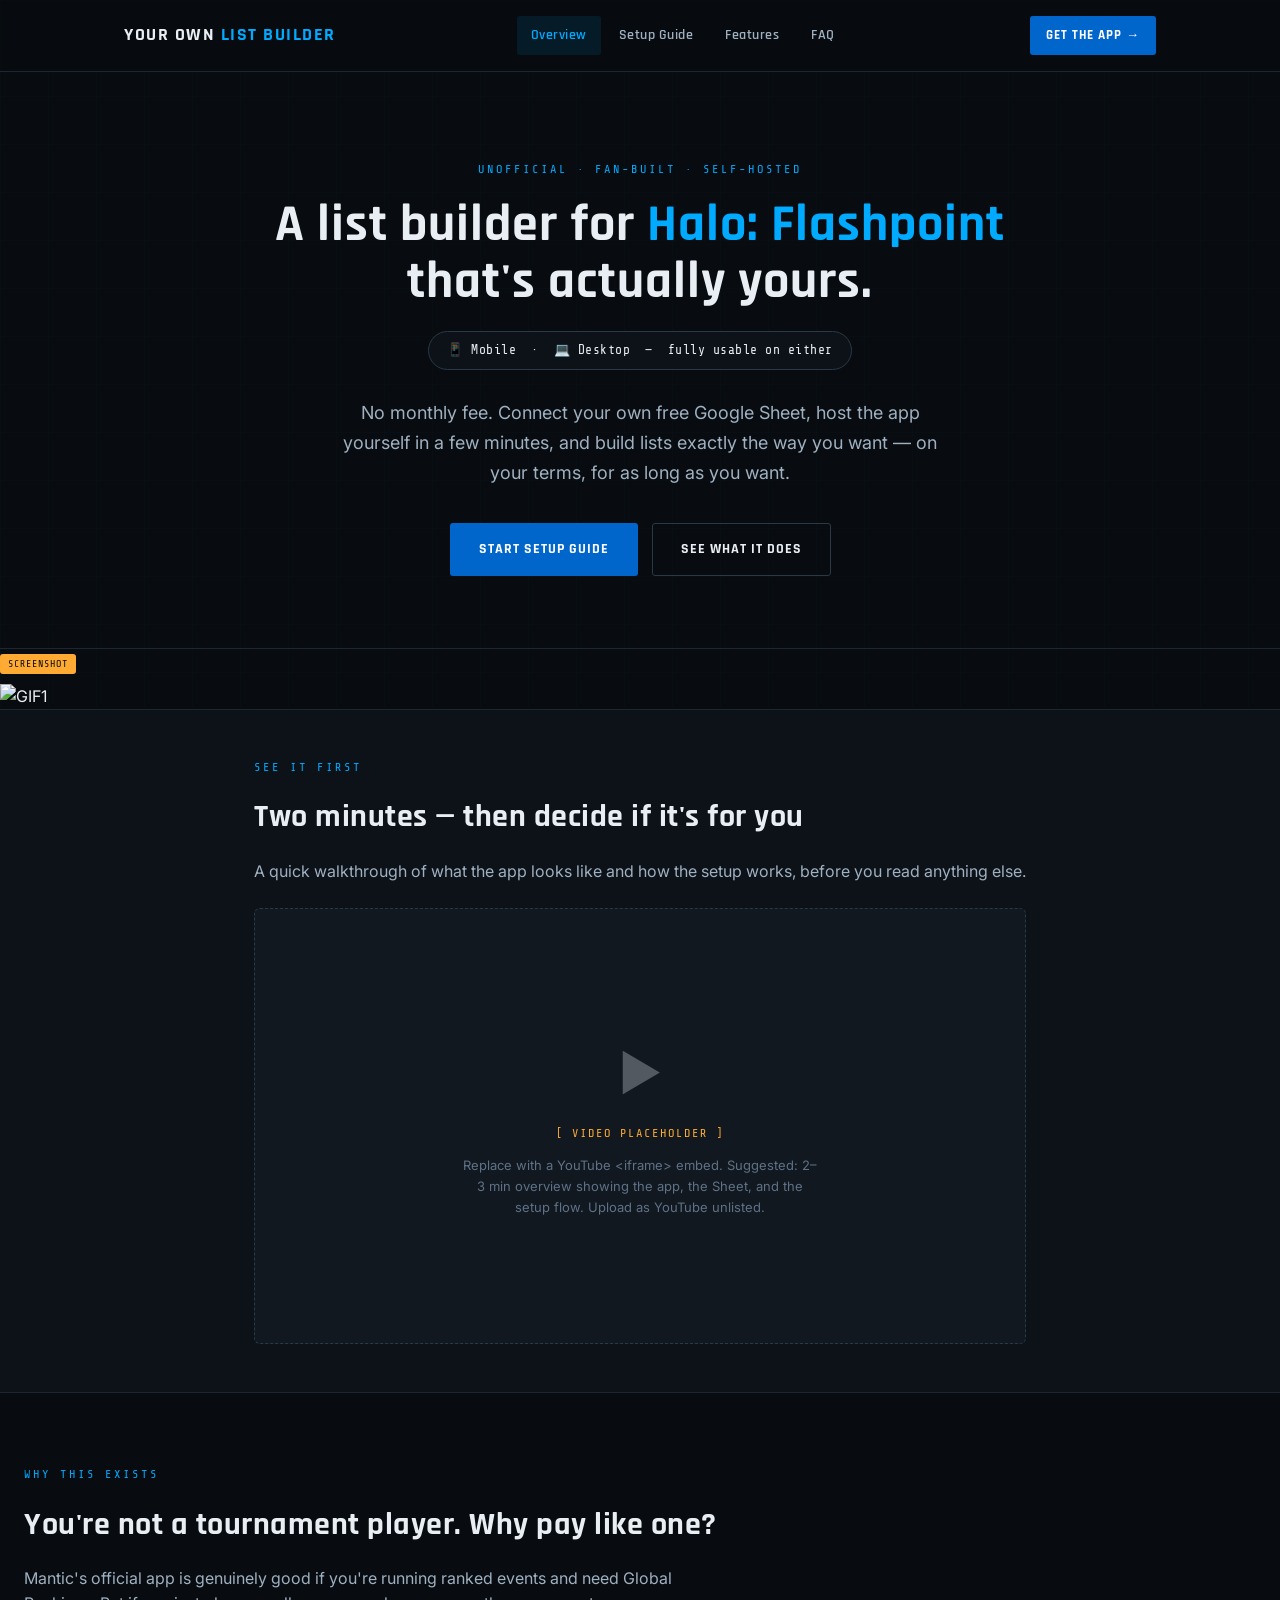
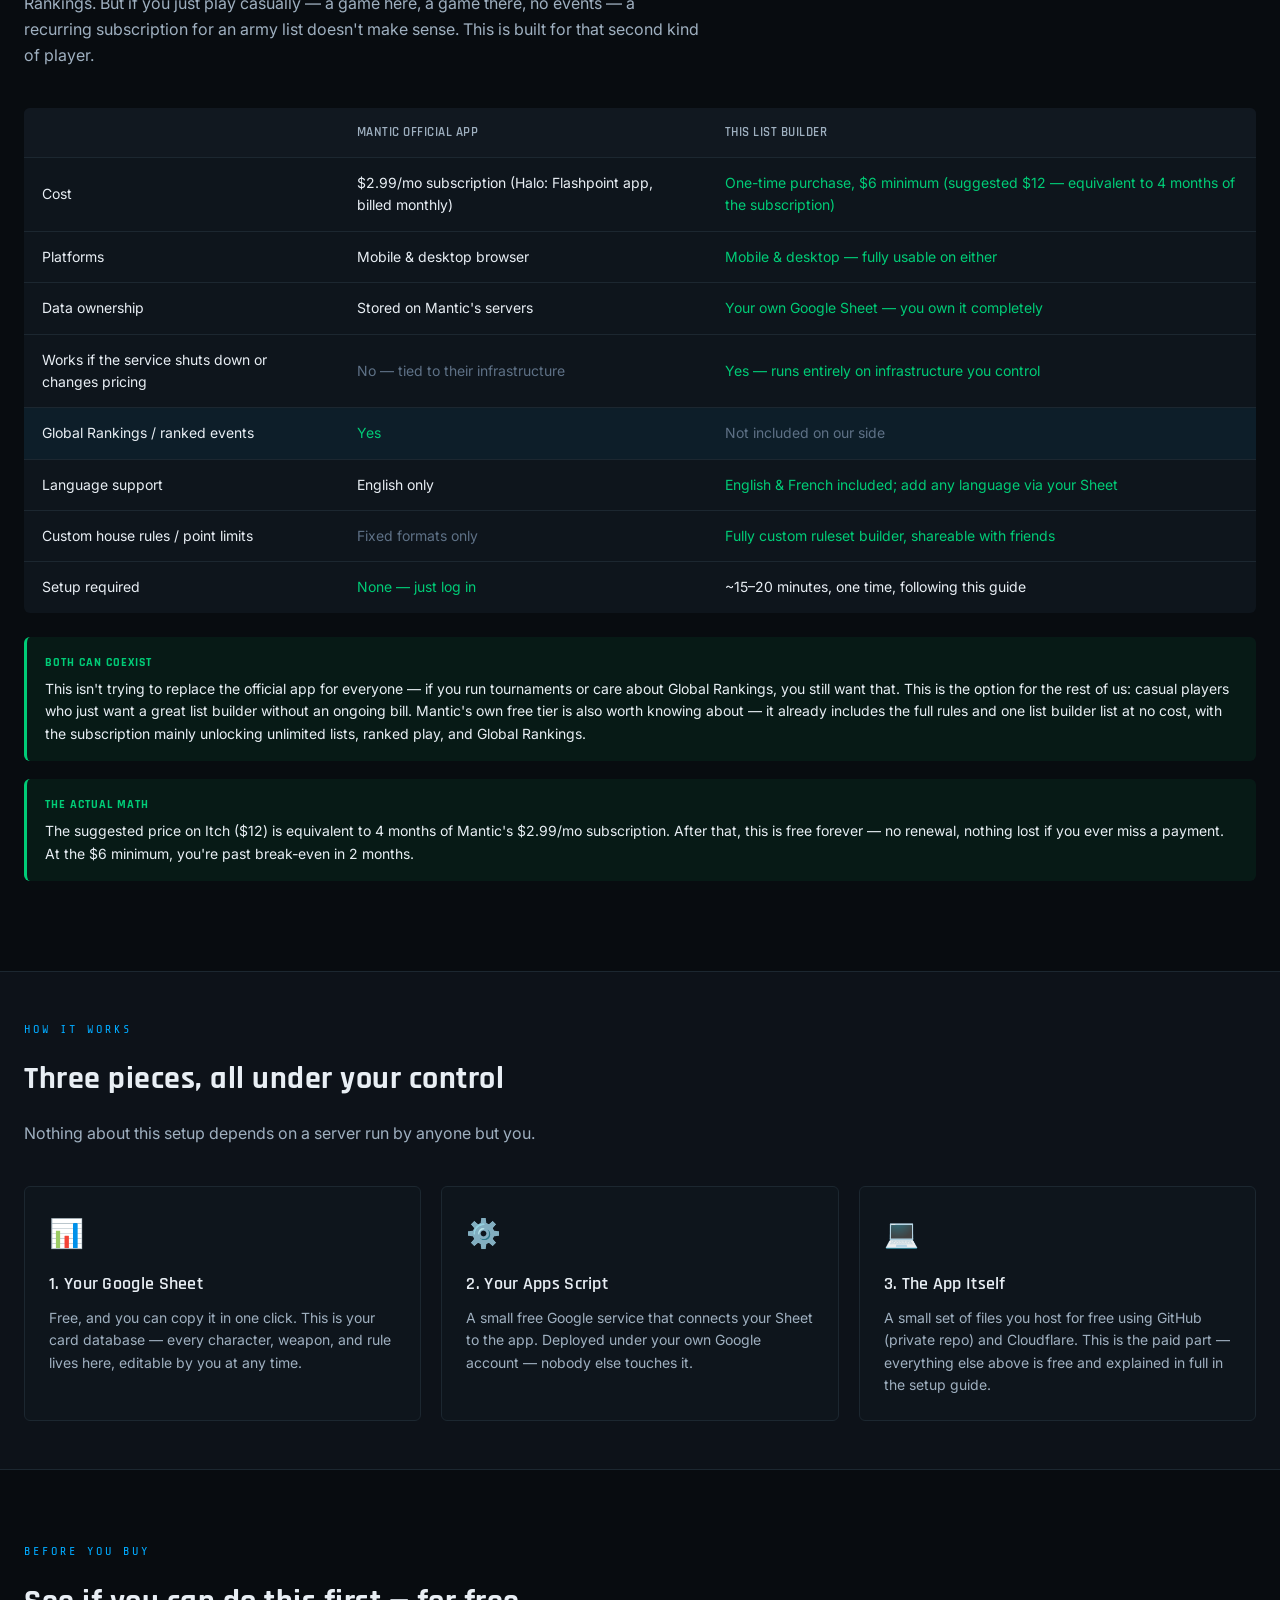
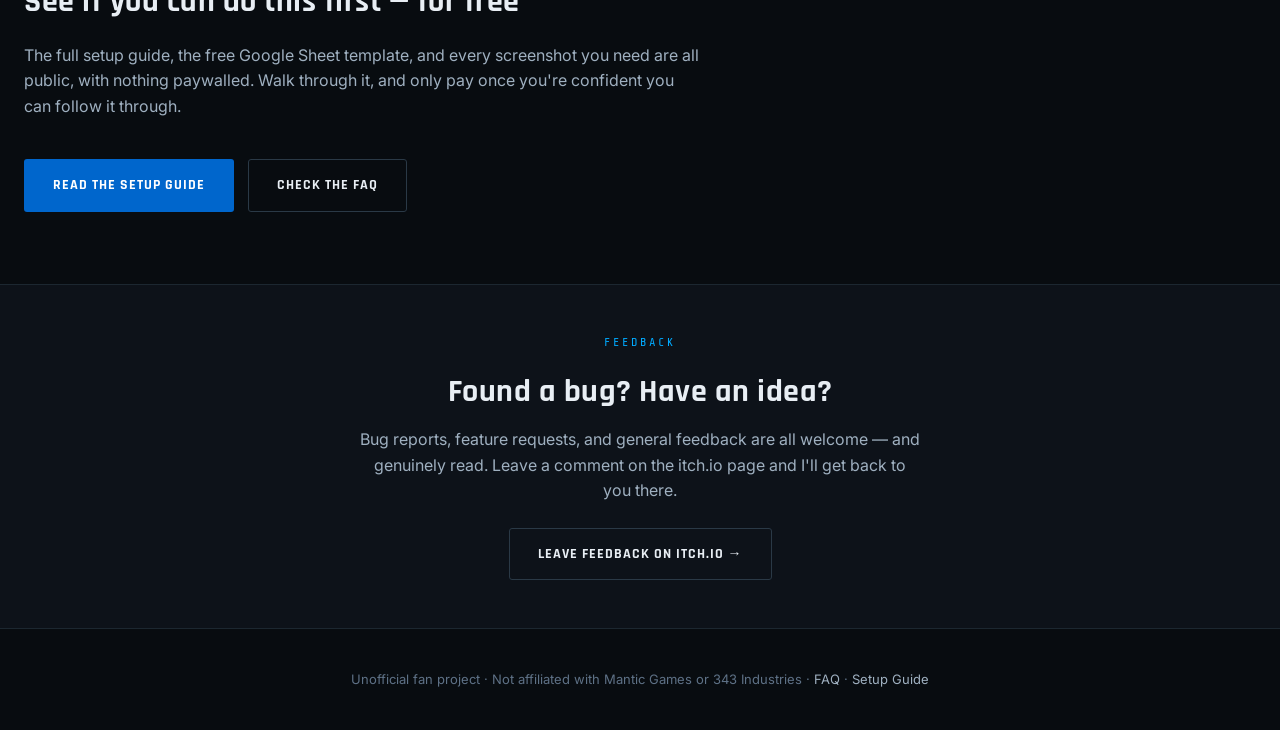
==== index.html @ 30c94499 "Update index.html" ====
<!DOCTYPE html>
<html lang="en">
<head>
<meta charset="UTF-8"/>
<meta name="viewport" content="width=device-width, initial-scale=1.0"/>
<title>Unofficial Halo Flashpoint List Builder — Own Your List Builder</title>
<meta name="description" content="A self-hosted army list builder for Halo: Flashpoint. No subscription. You own the data, the code, and the hosting — forever."/>
<link rel="stylesheet" href="style.css"/>
</head>
<body>

<header class="site-header">
  <div class="site-header-inner">
    <div class="site-logo">YOUR OWN <span>LIST BUILDER</span></div>
    <button class="nav-toggle" onclick="toggleNav()" aria-label="Toggle navigation">&#9776;</button>
    <nav class="site-nav">
      <a href="index.html" class="active">Overview</a>
      <a href="setup.html">Setup Guide</a>
      <a href="features.html">Features</a>
      <a href="faq.html">FAQ</a>
    </nav>
    <a href="#" class="site-cta">Get the App &rarr;</a>
  </div>
</header>

<section class="hero">
  <div class="hero-eyebrow">UNOFFICIAL &middot; FAN-BUILT &middot; SELF-HOSTED</div>
  <h1>A list builder for <span>Halo: Flashpoint</span> that's actually yours.</h1>
  <div class="hero-platform-badge">&#128241; Mobile &nbsp;&middot;&nbsp; &#128187; Desktop &nbsp;&mdash;&nbsp; fully usable on either</div>
  <p class="hero-sub">
    No monthly fee. Connect your own free Google Sheet, host the app yourself in a few minutes, and build lists exactly the way you want — on your terms, for as long as you want.
  </p>
  <div class="hero-actions">
    <a href="setup.html" class="btn btn-primary">Start Setup Guide</a>
    <a href="features.html" class="btn btn-ghost">See What It Does</a>
  </div>
</section>

<span class="shot-type">Screenshot</span>
      <img src="Folder/Front_GIF3_Low.gif" alt="GIF1">
</section>

<section class="section section-tight" style="background:var(--bg2); border-top:1px solid var(--border); border-bottom:1px solid var(--border);">
  <div class="page" style="max-width:820px;">
    <div class="section-label">See It First</div>
    <h2 style="margin-bottom:10px;">Two minutes — then decide if it's for you</h2>
    <p style="color:var(--text2); margin-bottom:24px;">A quick walkthrough of what the app looks like and how the setup works, before you read anything else.</p>
    <!-- Replace this placeholder with: <iframe width="100%" style="aspect-ratio:16/9;border-radius:6px;border:none;" src="https://www.youtube.com/embed/YOUR_VIDEO_ID" allowfullscreen></iframe> -->
    <div style="position:relative; padding-bottom:56.25%; background:var(--bg3); border:1.5px dashed var(--border2); border-radius:6px; overflow:hidden;">
      <div style="position:absolute; inset:0; display:flex; flex-direction:column; align-items:center; justify-content:center; gap:12px;">
        <div style="font-size:48px; opacity:.3; color:var(--text);">▶</div>
        <div style="font-family:var(--font-mono); font-size:12px; letter-spacing:2px; text-transform:uppercase; color:var(--caution);">[ VIDEO PLACEHOLDER ]</div>
        <div style="font-size:13px; color:var(--text3); max-width:360px; text-align:center; line-height:1.6;">Replace with a YouTube &lt;iframe&gt; embed. Suggested: 2–3 min overview showing the app, the Sheet, and the setup flow. Upload as YouTube unlisted.</div>
      </div>
    </div>
  </div>
</section>

<section class="section">
  <div class="section-label">Why This Exists</div>
  <h2>You're not a tournament player. Why pay like one?</h2>
  <p class="section-intro">
    Mantic's official app is genuinely good if you're running ranked events and need Global Rankings. But if you just play casually — a game here, a game there, no events — a recurring subscription for an army list doesn't make sense. This is built for that second kind of player.
  </p>

  <table class="compare-table">
    <thead>
      <tr><th></th><th>Mantic Official App</th><th>This List Builder</th></tr>
    </thead>
    <tbody>
      <tr>
        <td>Cost</td>
        <td>$2.99/mo subscription (Halo: Flashpoint app, billed monthly)</td>
        <td class="yes">One-time purchase, $6 minimum (suggested $12 — equivalent to 4 months of the subscription)</td>
      </tr>
      <tr>
        <td>Platforms</td>
        <td>Mobile &amp; desktop browser</td>
        <td class="yes">Mobile &amp; desktop — fully usable on either</td>
      </tr>
      <tr>
        <td>Data ownership</td>
        <td>Stored on Mantic's servers</td>
        <td class="yes">Your own Google Sheet — you own it completely</td>
      </tr>
      <tr>
        <td>Works if the service shuts down or changes pricing</td>
        <td class="no">No — tied to their infrastructure</td>
        <td class="yes">Yes — runs entirely on infrastructure you control</td>
      </tr>
      <tr class="row-highlight">
        <td>Global Rankings / ranked events</td>
        <td class="yes">Yes</td>
        <td class="no">Not included on our side</td>
      </tr>
      <tr>
        <td>Language support</td>
        <td>English only</td>
        <td class="yes">English &amp; French included; add any language via your Sheet</td>
      </tr>
      <tr>
        <td>Custom house rules / point limits</td>
        <td class="no">Fixed formats only</td>
        <td class="yes">Fully custom ruleset builder, shareable with friends</td>
      </tr>
      <tr>
        <td>Setup required</td>
        <td class="yes">None — just log in</td>
        <td>~15–20 minutes, one time, following this guide</td>
      </tr>
    </tbody>
  </table>

  <div class="callout callout-tip">
    <div class="callout-title">Both can coexist</div>
    This isn't trying to replace the official app for everyone — if you run tournaments or care about Global Rankings, you still want that. This is the option for the rest of us: casual players who just want a great list builder without an ongoing bill. Mantic's own free tier is also worth knowing about — it already includes the full rules and one list builder list at no cost, with the subscription mainly unlocking unlimited lists, ranked play, and Global Rankings.
  </div>

  <div class="callout callout-tip">
    <div class="callout-title">The actual math</div>
    The suggested price on Itch ($12) is equivalent to 4 months of Mantic's $2.99/mo subscription. After that, this is free forever — no renewal, nothing lost if you ever miss a payment. At the $6 minimum, you're past break-even in 2 months.
  </div>
</section>

<section class="section section-tight" style="background:var(--bg2); border-top:1px solid var(--border); border-bottom:1px solid var(--border);">
  <div class="section-label">How It Works</div>
  <h2>Three pieces, all under your control</h2>
  <p class="section-intro">Nothing about this setup depends on a server run by anyone but you.</p>

  <div class="card-grid">
    <div class="card">
      <span class="card-icon">&#128202;</span>
      <h3>1. Your Google Sheet</h3>
      <p>Free, and you can copy it in one click. This is your card database — every character, weapon, and rule lives here, editable by you at any time.</p>
    </div>
    <div class="card">
      <span class="card-icon">&#9881;&#65039;</span>
      <h3>2. Your Apps Script</h3>
      <p>A small free Google service that connects your Sheet to the app. Deployed under your own Google account — nobody else touches it.</p>
    </div>
    <div class="card">
      <span class="card-icon">&#128187;</span>
      <h3>3. The App Itself</h3>
      <p>A small set of files you host for free using GitHub (private repo) and Cloudflare. This is the paid part — everything else above is free and explained in full in the setup guide.</p>
    </div>
  </div>
</section>

<section class="section">
  <div class="section-label">Before You Buy</div>
  <h2>See if you can do this first — for free</h2>
  <p class="section-intro">
    The full setup guide, the free Google Sheet template, and every screenshot you need are all public, with nothing paywalled. Walk through it, and only pay once you're confident you can follow it through.
  </p>
  <div class="hero-actions" style="justify-content:flex-start;">
    <a href="setup.html" class="btn btn-primary">Read the Setup Guide</a>
    <a href="faq.html" class="btn btn-ghost">Check the FAQ</a>
  </div>
</section>

<section class="section section-tight" style="background:var(--bg2); border-top:1px solid var(--border);">
  <div class="page" style="max-width:820px; text-align:center;">
    <div class="section-label">Feedback</div>
    <h2 style="margin-bottom:10px;">Found a bug? Have an idea?</h2>
    <p style="color:var(--text2); max-width:560px; margin:0 auto 24px;">Bug reports, feature requests, and general feedback are all welcome — and genuinely read. Leave a comment on the itch.io page and I'll get back to you there.</p>
    <a href="#" class="btn btn-ghost">Leave Feedback on Itch.io &rarr;</a>
  </div>
</section>

<footer class="site-footer">
  Unofficial fan project &middot; Not affiliated with Mantic Games or 343 Industries &middot;
  <a href="faq.html">FAQ</a> &middot; <a href="setup.html">Setup Guide</a>
</footer>

<script src="script.js"></script>
</body>
</html>
---- style.css ----
/* ============================================================
   Halo Flashpoint List Builder — Tutorial Site
   Shared stylesheet across overview / setup / features / faq
   ============================================================ */

@import url('https://fonts.googleapis.com/css2?family=Rajdhani:wght@500;600;700&family=Share+Tech+Mono&family=Inter:wght@400;500;600&display=swap');

:root{
  --bg:        #080c10;
  --bg2:       #0d1219;
  --bg3:       #111820;
  --panel:     #0e151c;
  --border:    #1c2730;
  --border2:   #2a3946;
  --text:      #e8eef4;
  --text2:     #9fb0c0;
  --text3:     #5e7186;
  --accent:    #00aaff;
  --accent2:   #0066cc;
  --caution:   #ffaa33;
  --ok:        #00cc77;
  --font-head: 'Rajdhani', sans-serif;
  --font-mono: 'Share Tech Mono', monospace;
  --font-body: 'Inter', sans-serif;
}

*{box-sizing:border-box;}
html{scroll-behavior:smooth;}
body{
  margin:0; background:var(--bg); color:var(--text);
  font-family:var(--font-body); font-size:16px; line-height:1.6;
  -webkit-font-smoothing:antialiased;
  /* Defensive backstop against silent horizontal overflow — this bug
     class (an element wider than the viewport with nothing visibly
     rendered "wrong") is hard to spot by eye, so this catches it
     regardless of which element causes it. */
  overflow-x:hidden;
}
a{color:var(--accent); text-decoration:none;}
a:hover{text-decoration:underline;}
img{max-width:100%; display:block;}
code{
  font-family:var(--font-mono); background:var(--bg3); color:var(--accent);
  padding:2px 6px; border-radius:3px; font-size:.9em;
}
:focus-visible{outline:2px solid var(--accent); outline-offset:2px;}

/* ── Background texture: faint scanline grid, ambient not decorative ── */
body::before{
  content:'';
  position:fixed; inset:0; z-index:-1; pointer-events:none;
  background-image:
    linear-gradient(rgba(0,170,255,.025) 1px, transparent 1px),
    linear-gradient(90deg, rgba(0,170,255,.025) 1px, transparent 1px);
  background-size:48px 48px;
}

/* ── Top navigation ── */
.site-header{
  position:sticky; top:0; z-index:100;
  background:rgba(8,12,16,.92); backdrop-filter:blur(8px);
  border-bottom:1px solid var(--border);
}
.site-header-inner{
  max-width:1080px; margin:0 auto; padding:16px 24px;
  display:flex; align-items:center; justify-content:space-between; gap:24px;
}
.site-logo{
  font-family:var(--font-head); font-weight:700; font-size:18px;
  letter-spacing:1.5px; color:var(--text); white-space:nowrap;
}
.site-logo span{color:var(--accent);}
.site-nav{display:flex; gap:4px; flex-wrap:wrap;}
.site-nav a{
  font-family:var(--font-head); font-weight:600; font-size:14px;
  letter-spacing:.5px; color:var(--text2); padding:8px 14px;
  border-radius:3px; transition:all .15s;
}
.site-nav a:hover{color:var(--text); background:var(--bg3); text-decoration:none;}
.site-nav a.active{color:var(--accent); background:rgba(0,170,255,.1);}
.site-cta{
  font-family:var(--font-head); font-weight:700; font-size:13px;
  letter-spacing:1px; text-transform:uppercase;
  background:var(--accent2); color:#fff; padding:9px 16px;
  border-radius:3px; white-space:nowrap; transition:background .15s;
}
.site-cta:hover{background:var(--accent); text-decoration:none;}

/* ── Mobile nav toggle ── */
.nav-toggle{display:none;}

/* ── Layout shell ── */
.page{max-width:1080px; margin:0 auto; padding:0 24px;}
.page-with-rail{
  max-width:1080px; margin:0 auto; padding:48px 24px 96px;
  display:grid; grid-template-columns:220px 1fr; gap:48px;
}

/* ── Hero ── */
.hero{
  padding:88px 24px 72px; text-align:center;
  border-bottom:1px solid var(--border);
  position:relative; overflow:hidden;
}
.hero-eyebrow{
  font-family:var(--font-mono); font-size:12px; letter-spacing:3px;
  color:var(--accent); text-transform:uppercase; margin-bottom:18px;
}
.hero h1{
  font-family:var(--font-head); font-weight:700; font-size:52px;
  letter-spacing:1px; line-height:1.1; margin:0 0 20px;
  max-width:760px; margin-left:auto; margin-right:auto;
}
.hero h1 span{color:var(--accent);}
.hero-platform-badge{
  display:inline-block; font-family:var(--font-mono); font-size:13px;
  letter-spacing:.5px; color:var(--text); background:var(--bg2);
  border:1px solid var(--border2); border-radius:20px;
  padding:8px 18px; margin:0 0 28px;
}
.hero-sub{
  font-size:18px; color:var(--text2); max-width:600px;
  margin:0 auto 36px; line-height:1.65;
}
.hero-actions{display:flex; gap:14px; justify-content:center; flex-wrap:wrap;}
.btn{
  font-family:var(--font-head); font-weight:700; font-size:14px;
  letter-spacing:1px; text-transform:uppercase; padding:14px 28px;
  border-radius:3px; transition:all .15s; display:inline-block;
  border:1px solid transparent;
}
.btn-primary{background:var(--accent2); color:#fff;}
.btn-primary:hover{background:var(--accent); text-decoration:none;}
.btn-ghost{background:transparent; color:var(--text); border-color:var(--border2);}
.btn-ghost:hover{border-color:var(--accent); color:var(--accent); text-decoration:none;}

/* ── Section scaffolding ── */
.section{padding:72px 24px;}
.section-tight{padding:48px 24px;}
.section-label{
  font-family:var(--font-mono); font-size:12px; letter-spacing:3px;
  color:var(--accent); text-transform:uppercase; margin-bottom:14px;
}
.section h2{
  font-family:var(--font-head); font-weight:700; font-size:32px;
  letter-spacing:.5px; margin:0 0 16px;
}
.section-intro{color:var(--text2); font-size:16px; max-width:680px; margin-bottom:40px;}

/* ── Cards ── */
.card-grid{display:grid; grid-template-columns:repeat(3,1fr); gap:20px;}
.card{
  background:var(--panel); border:1px solid var(--border);
  border-radius:6px; padding:24px;
}
.card-icon{font-size:28px; margin-bottom:14px; display:block;}
.card h3{
  font-family:var(--font-head); font-weight:600; font-size:18px;
  margin:0 0 8px; letter-spacing:.3px;
}
.card p{color:var(--text2); font-size:14px; margin:0; line-height:1.6;}

/* ── Comparison table ── */
.compare-table{
  width:100%; border-collapse:collapse; margin:24px 0;
  font-size:14px; background:var(--panel); border-radius:6px; overflow:hidden;
}
.compare-table th, .compare-table td{
  padding:14px 18px; text-align:left; border-bottom:1px solid var(--border);
}
.compare-table th{
  font-family:var(--font-head); font-weight:600; letter-spacing:.5px;
  color:var(--text2); font-size:13px; text-transform:uppercase;
  background:var(--bg3);
}
.compare-table td.yes{color:var(--ok);}
.compare-table td.no{color:var(--text3);}
.compare-table tr:last-child td{border-bottom:none;}
.compare-table .row-highlight td{background:rgba(0,170,255,.06);}

/* ── Step rail (Setup page) ── */
.step-rail{position:sticky; top:96px; align-self:start;}
.step-rail-title{
  font-family:var(--font-mono); font-size:11px; letter-spacing:2px;
  color:var(--text3); text-transform:uppercase; margin-bottom:16px;
}
.step-rail ol{list-style:none; margin:0; padding:0;}
.step-rail li{margin-bottom:4px;}
.step-rail a{
  display:flex; align-items:center; gap:10px;
  padding:9px 10px; border-radius:4px; font-size:13px;
  color:var(--text2); border-left:2px solid transparent;
}
.step-rail a:hover{color:var(--text); text-decoration:none; background:var(--bg3);}
.step-rail a.active{
  color:var(--accent); border-left-color:var(--accent);
  background:rgba(0,170,255,.07);
}
.step-rail-num{
  font-family:var(--font-mono); font-size:11px; width:20px; flex-shrink:0;
}

/* ── Setup steps ── */
.setup-steps{display:flex; flex-direction:column; gap:64px;}
.setup-step{scroll-margin-top:96px;}
.setup-step-head{display:flex; align-items:baseline; gap:14px; margin-bottom:6px;}
.setup-step-num{
  font-family:var(--font-head); font-weight:700; font-size:14px;
  color:var(--accent); letter-spacing:1px;
}
.setup-step h2{
  font-family:var(--font-head); font-weight:700; font-size:26px; margin:0;
}
.setup-step-required{
  font-family:var(--font-mono); font-size:10px; letter-spacing:1.5px;
  text-transform:uppercase; padding:3px 9px; border-radius:10px;
  margin-left:auto;
}
.setup-step-required.req{background:rgba(255,107,26,.15); color:var(--caution);}
.setup-step-required.opt{background:rgba(0,204,119,.15); color:var(--ok);}
.setup-step-body{color:var(--text2); margin-bottom:24px;}
.setup-step-body p{margin:0 0 14px;}
.setup-step-body ul, .setup-step-body ol{padding-left:22px; margin:0 0 14px;}
.setup-step-body li{margin-bottom:8px;}

/* ── Screenshot / GIF placeholder ── */
.shot{
  background:var(--bg3); border:1.5px dashed var(--border2); border-radius:6px;
  padding:32px 20px; text-align:center; margin:20px 0;
}
.shot-label{
  font-family:var(--font-mono); font-size:12px; color:var(--caution);
  letter-spacing:.5px; margin-bottom:6px;
}
.shot-desc{font-size:13px; color:var(--text3); max-width:480px; margin:0 auto;}
.shot-type{
  display:inline-block; font-family:var(--font-mono); font-size:10px;
  letter-spacing:1px; text-transform:uppercase; color:var(--bg);
  background:var(--caution); padding:2px 8px; border-radius:3px; margin-bottom:10px;
}

/* ── Callouts ── */
.callout{
  border-radius:6px; padding:16px 18px; margin:18px 0;
  font-size:14px; line-height:1.6; border-left:3px solid;
}
.callout-tip{background:rgba(0,204,119,.07); border-color:var(--ok);}
.callout-caution{background:rgba(255,170,51,.08); border-color:var(--caution);}
.callout-title{
  font-family:var(--font-head); font-weight:700; font-size:12px;
  letter-spacing:1px; text-transform:uppercase; margin-bottom:6px;
}
.callout-tip .callout-title{color:var(--ok);}
.callout-caution .callout-title{color:var(--caution);}

/* ── Code block ── */
.codeblock{
  background:#05080b; border:1px solid var(--border); border-radius:6px;
  padding:16px 18px; font-family:var(--font-mono); font-size:13px;
  color:var(--text2); overflow-x:auto; margin:16px 0; line-height:1.7;
}
.codeblock .k{color:var(--accent);}

/* ── FAQ accordion ── */
.faq-list{display:flex; flex-direction:column; gap:1px; background:var(--border); border-radius:6px; overflow:hidden;}
.faq-item{background:var(--panel);}
.faq-q{
  display:flex; align-items:center; justify-content:space-between; gap:16px;
  padding:18px 22px; cursor:pointer; font-family:var(--font-head);
  font-weight:600; font-size:16px; user-select:none;
}
.faq-q:hover{background:var(--bg3);}
.faq-q-mark{font-size:18px; color:var(--accent); flex-shrink:0; transition:transform .2s;}
.faq-item.open .faq-q-mark{transform:rotate(45deg);}
.faq-a{
  max-height:0; overflow:hidden; transition:max-height .25s ease, padding .25s ease;
  font-size:14px; color:var(--text2); padding:0 22px;
}
.faq-item.open .faq-a{max-height:600px; padding:0 22px 20px;}
.faq-a p{margin:0 0 10px;}
.faq-a p:last-child{margin-bottom:0;}

/* ── Feature detail blocks ── */
.feature-block{
  display:grid; grid-template-columns:1fr 1fr; gap:48px; align-items:center;
  padding:56px 0; border-bottom:1px solid var(--border);
}
.feature-block:last-child{border-bottom:none;}
.feature-block.reverse{direction:rtl;}
.feature-block.reverse > *{direction:ltr;}
.feature-eyebrow{
  font-family:var(--font-mono); font-size:11px; letter-spacing:2px;
  color:var(--accent); text-transform:uppercase; margin-bottom:10px;
}
.feature-block h3{
  font-family:var(--font-head); font-weight:700; font-size:24px; margin:0 0 12px;
}
.feature-block p{color:var(--text2); margin:0 0 14px;}
.feature-asterisk{
  font-family:var(--font-mono); font-size:12.5px; color:var(--text3);
  border-left:2px solid var(--border2); padding-left:12px; line-height:1.6;
}
.feature-block ul{padding-left:20px; color:var(--text2); margin:0;}
.feature-block li{margin-bottom:6px;}

/* ── Footer ── */
.site-footer{
  border-top:1px solid var(--border); padding:40px 24px;
  text-align:center; color:var(--text3); font-size:13px;
}
.site-footer a{color:var(--text2);}

/* ── Responsive ── */
@media (max-width: 880px){
  .hero h1{font-size:36px;}
  .hero-sub{font-size:16px;}
  .card-grid{grid-template-columns:1fr;}
  .feature-block, .feature-block.reverse{grid-template-columns:1fr; direction:ltr;}
  .page-with-rail{grid-template-columns:1fr; padding-top:24px;}
  .step-rail{position:static; margin-bottom:32px;}
  .step-rail ol{display:flex; flex-wrap:wrap; gap:6px;}
  .step-rail li{margin-bottom:0;}
  .site-nav{display:none;}
  .site-nav.open{
    display:flex; flex-direction:column; position:fixed; top:64px; left:0; right:0;
    background:var(--bg); padding:12px; border-bottom:1px solid var(--border); gap:2px;
  }
  .nav-toggle{
    display:block; background:none; border:1px solid var(--border2); color:var(--text);
    width:38px; height:38px; border-radius:4px; font-size:16px; cursor:pointer;
  }
  .compare-table{font-size:13px;}
  .compare-table th, .compare-table td{padding:10px 12px;}

  /* Mobile header overflow fix: .site-logo has white-space:nowrap (so its
     text never wraps), which on a narrow screen pushed the whole flex row
     (logo + hamburger + CTA button) wider than the viewport — flex
     children default to min-width:auto, so they refuse to shrink below
     their content's natural width unless told to. Shrinking the logo at
     this breakpoint, plus min-width:0 as a defensive backstop, addresses
     the logo's contribution to this. */
  .site-logo{font-size:14px;}
  .site-header-inner{min-width:0;}

  /* Mobile header overflow fix, part 2: the CTA button ("Get the App")
     had the EXACT SAME white-space:nowrap problem as the logo above, just
     smaller — and it was the remaining piece after the logo fix, which is
     why the button specifically was still "slightly" cut off rather than
     the whole row scrolling. An earlier attempt papered over this with
     overflow-x:hidden on .site-header, which stops the PAGE from
     scrolling sideways, but does so by silently CLIPPING whatever still
     doesn't fit — that's exactly what "slightly disappears behind the
     edge" was: the row was still wider than the viewport, just invisibly
     cut off instead of visibly scrollable, which is worse since it's not
     obvious anything is even wrong. Removing white-space:nowrap (so the
     button can wrap to two lines if it must) and shrinking its
     padding/font fixes the actual width this time, not just its
     visibility — overflow-x:hidden is intentionally NOT used here
     anymore, so any future overflow will be visibly obvious again rather
     than silently clipped and easy to miss. */
  .site-cta{
    font-size:11px; padding:8px 12px; white-space:normal; text-align:center;
  }
  .site-header-inner{gap:10px; padding:14px 16px;}
}
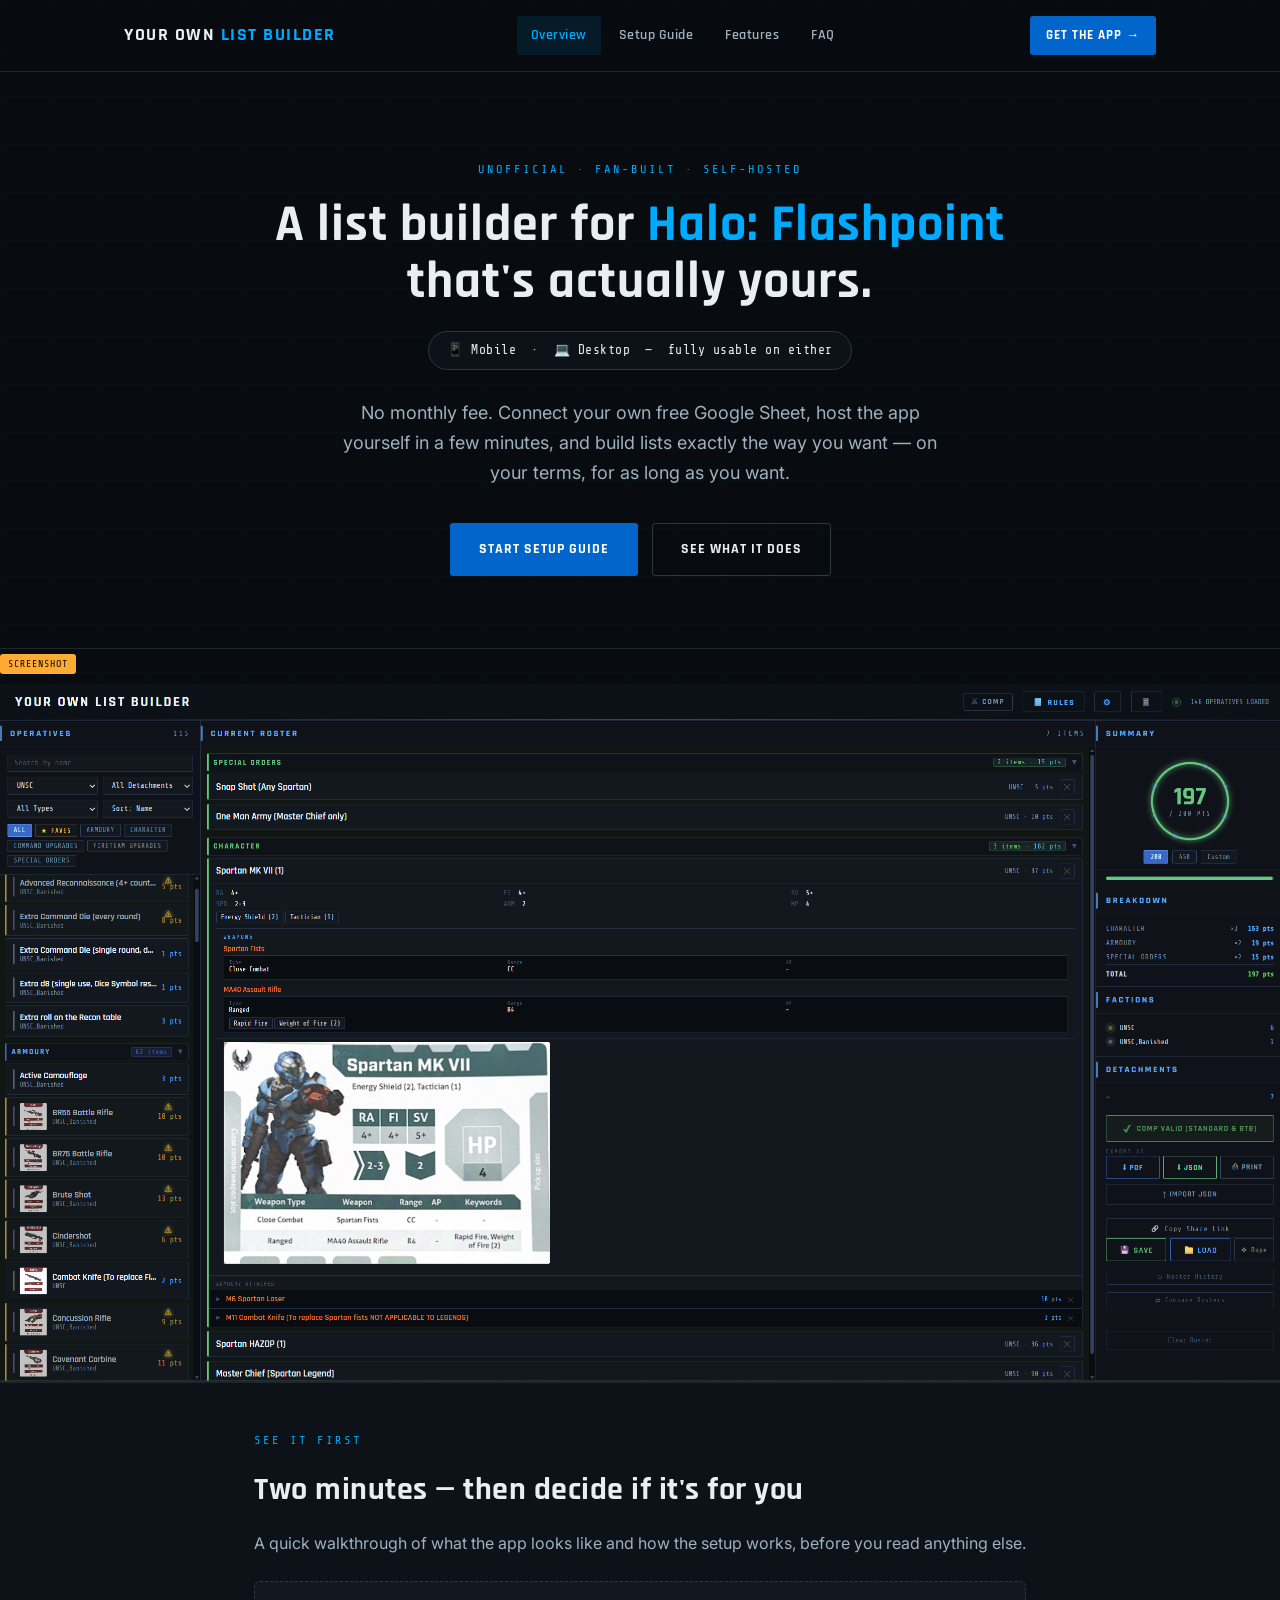
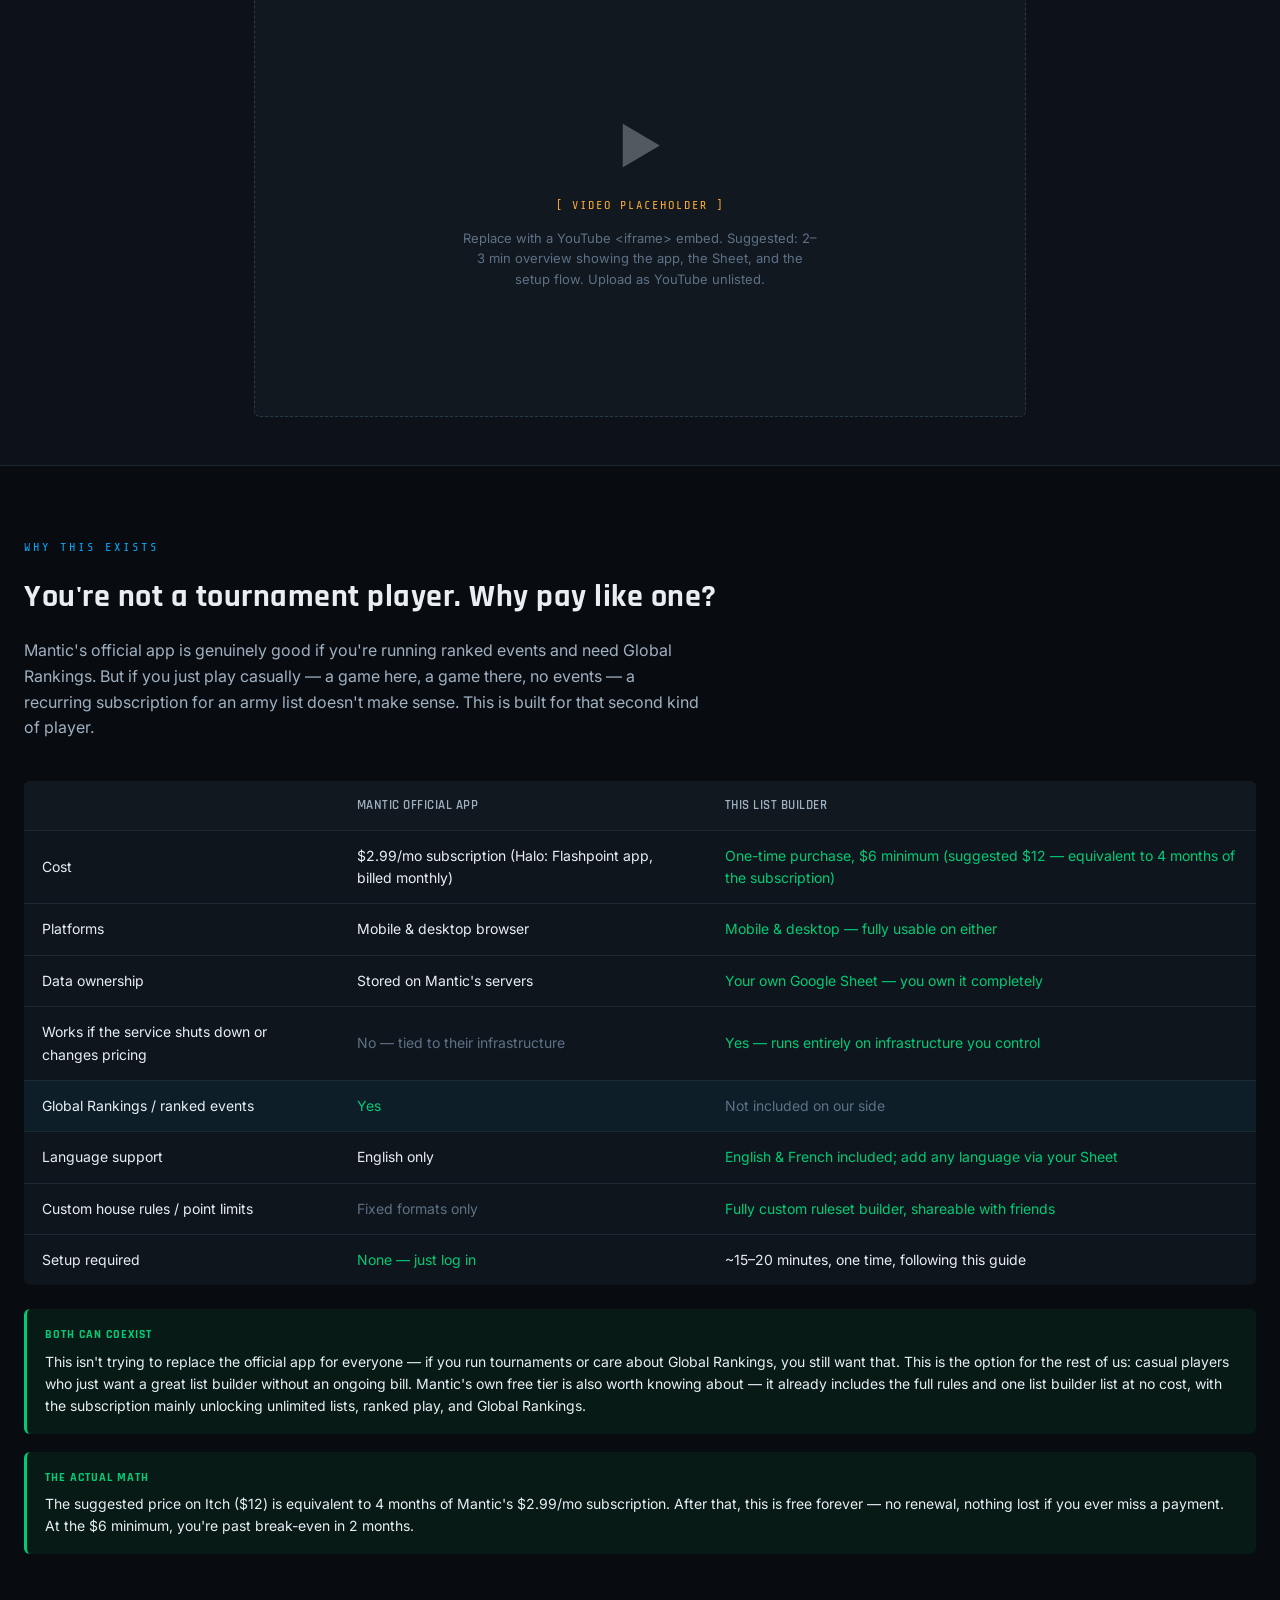
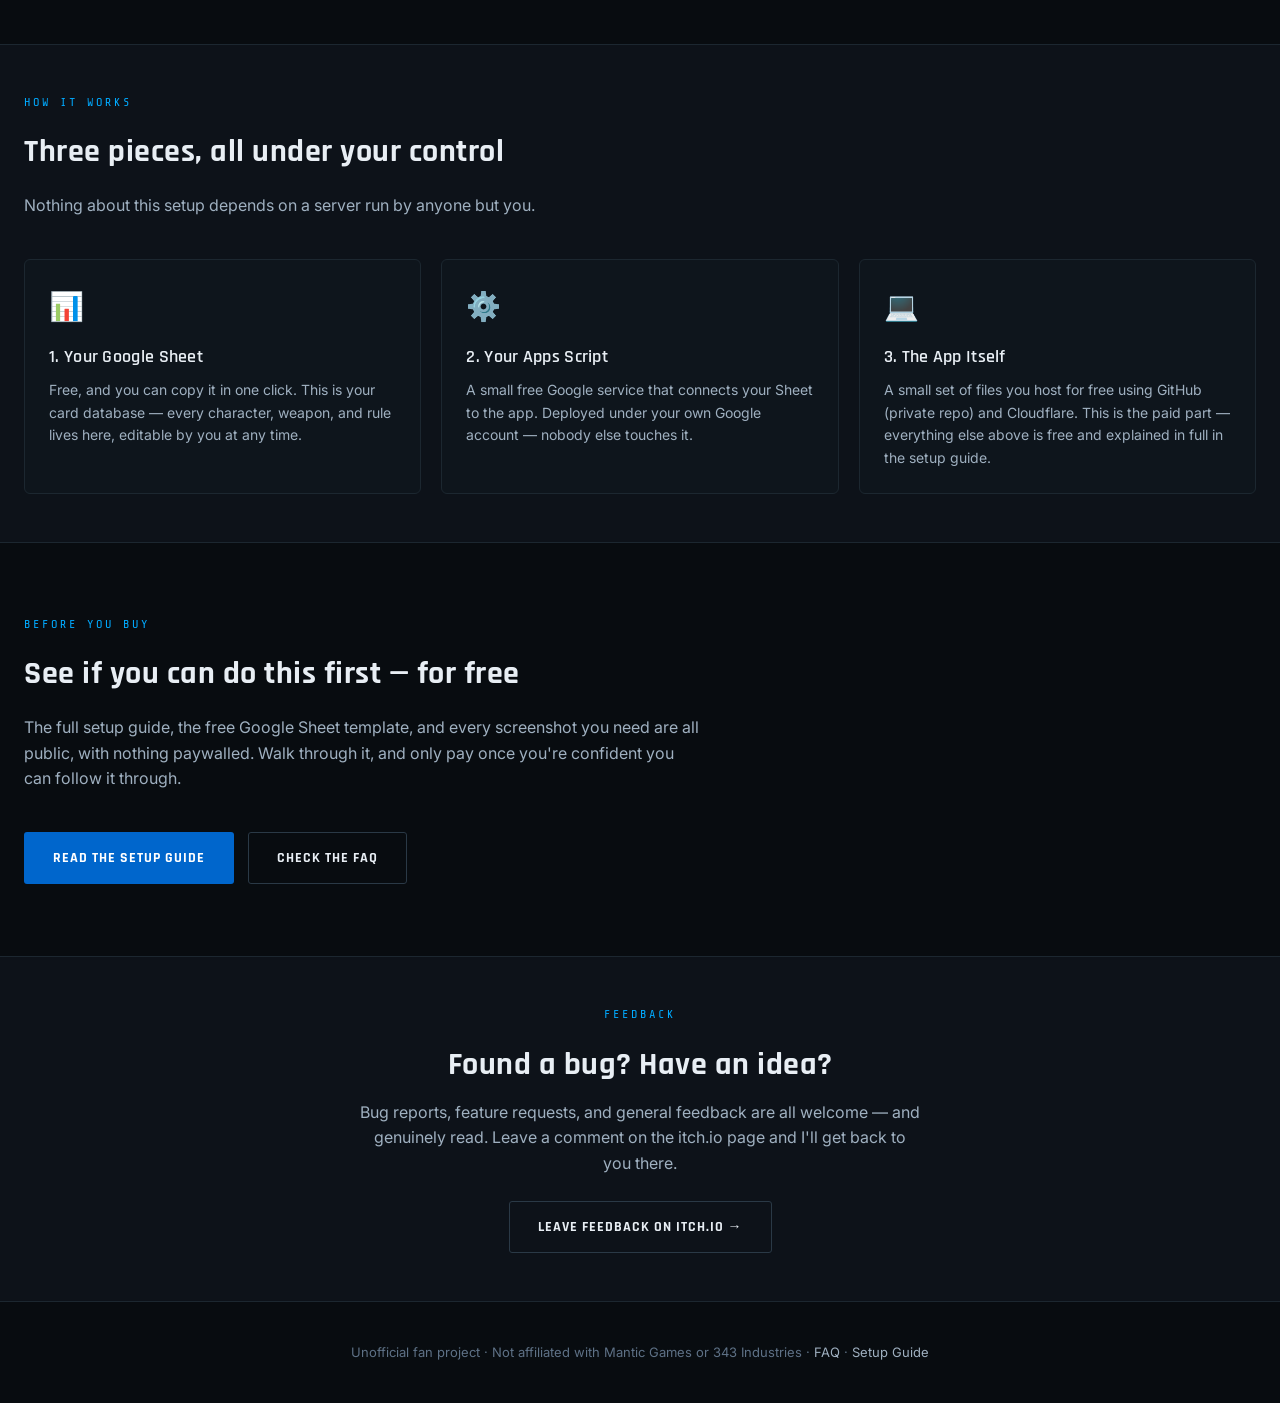
==== commit 6feb2be5: "Update index.html" ====
--- a/index.html
+++ b/index.html
@@ -37,7 +37,7 @@
 </section>
 
 <span class="shot-type">Screenshot</span>
-      <img src="Folder/Front_GIF3_Low.gif" alt="GIF1">
+      <img src="Folder/Screenshot1.png" alt="Screenshot1">
 </section>
 
 <section class="section section-tight" style="background:var(--bg2); border-top:1px solid var(--border); border-bottom:1px solid var(--border);">
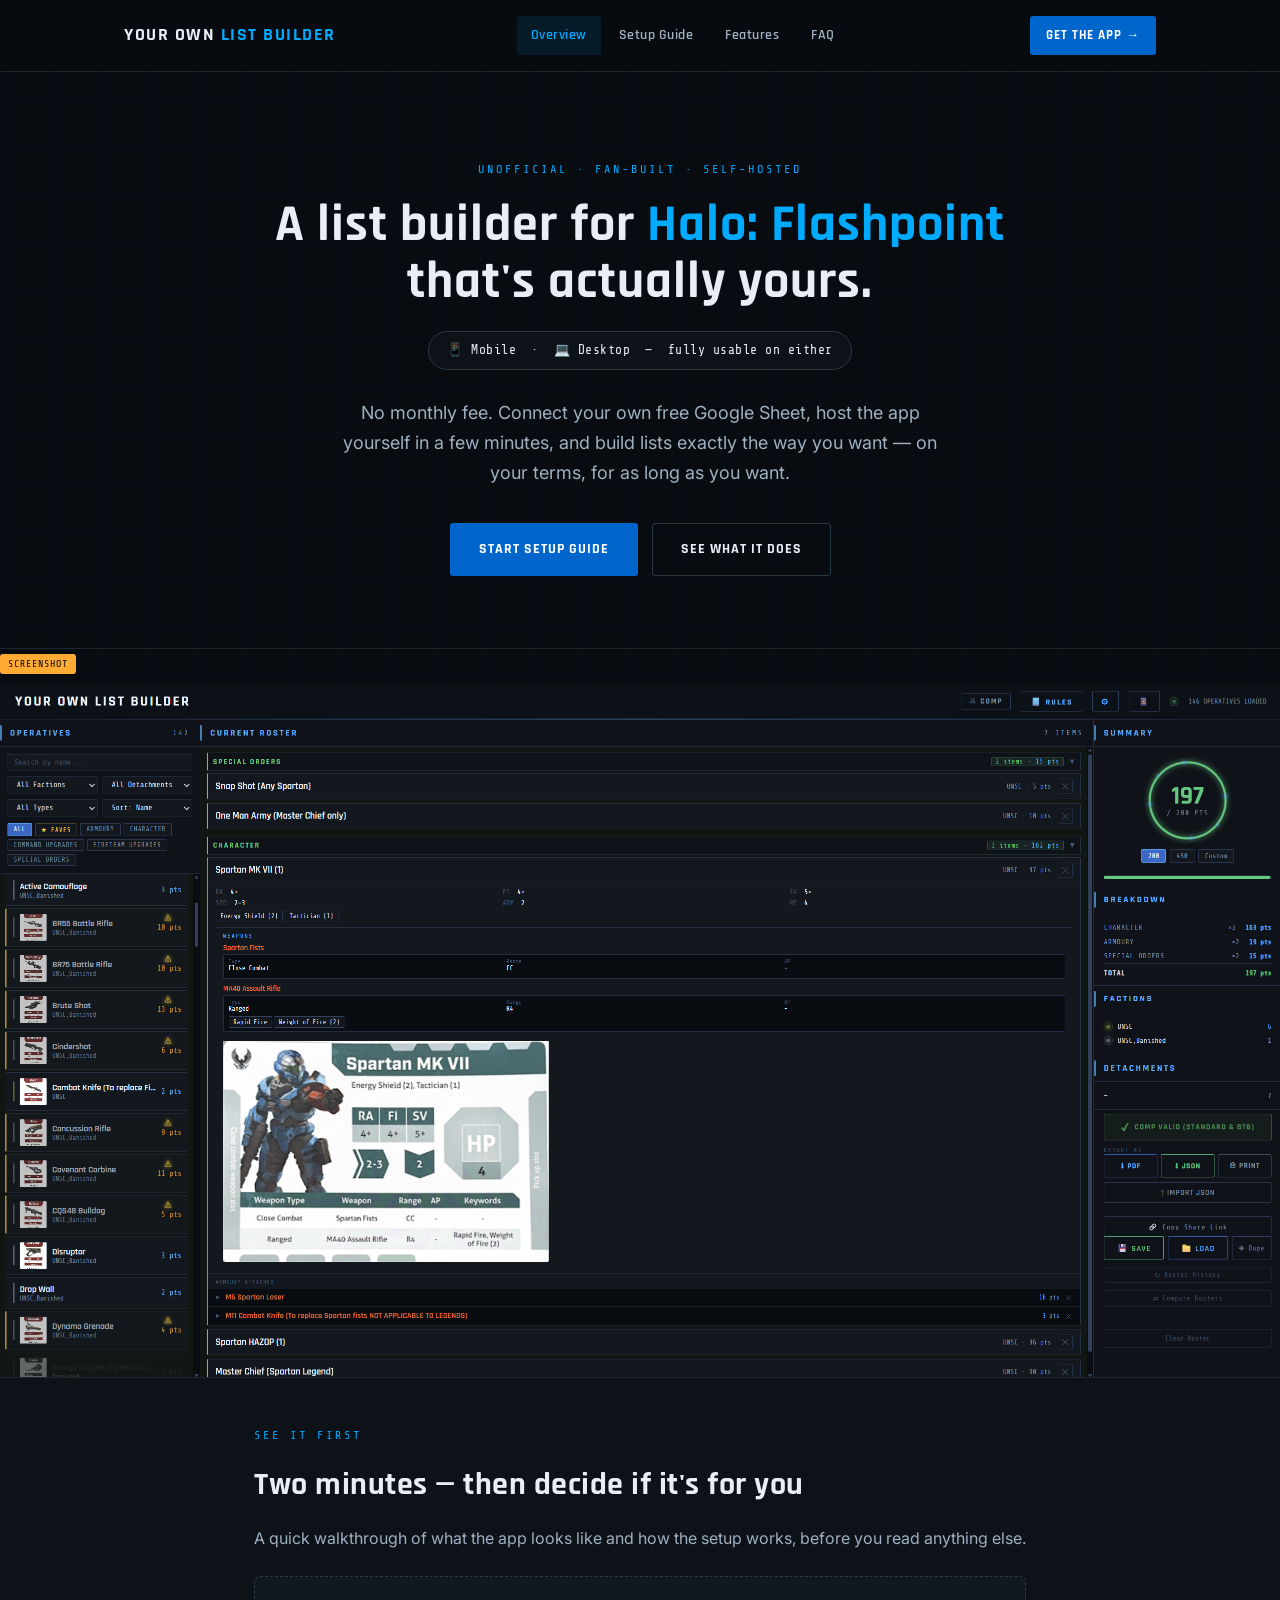
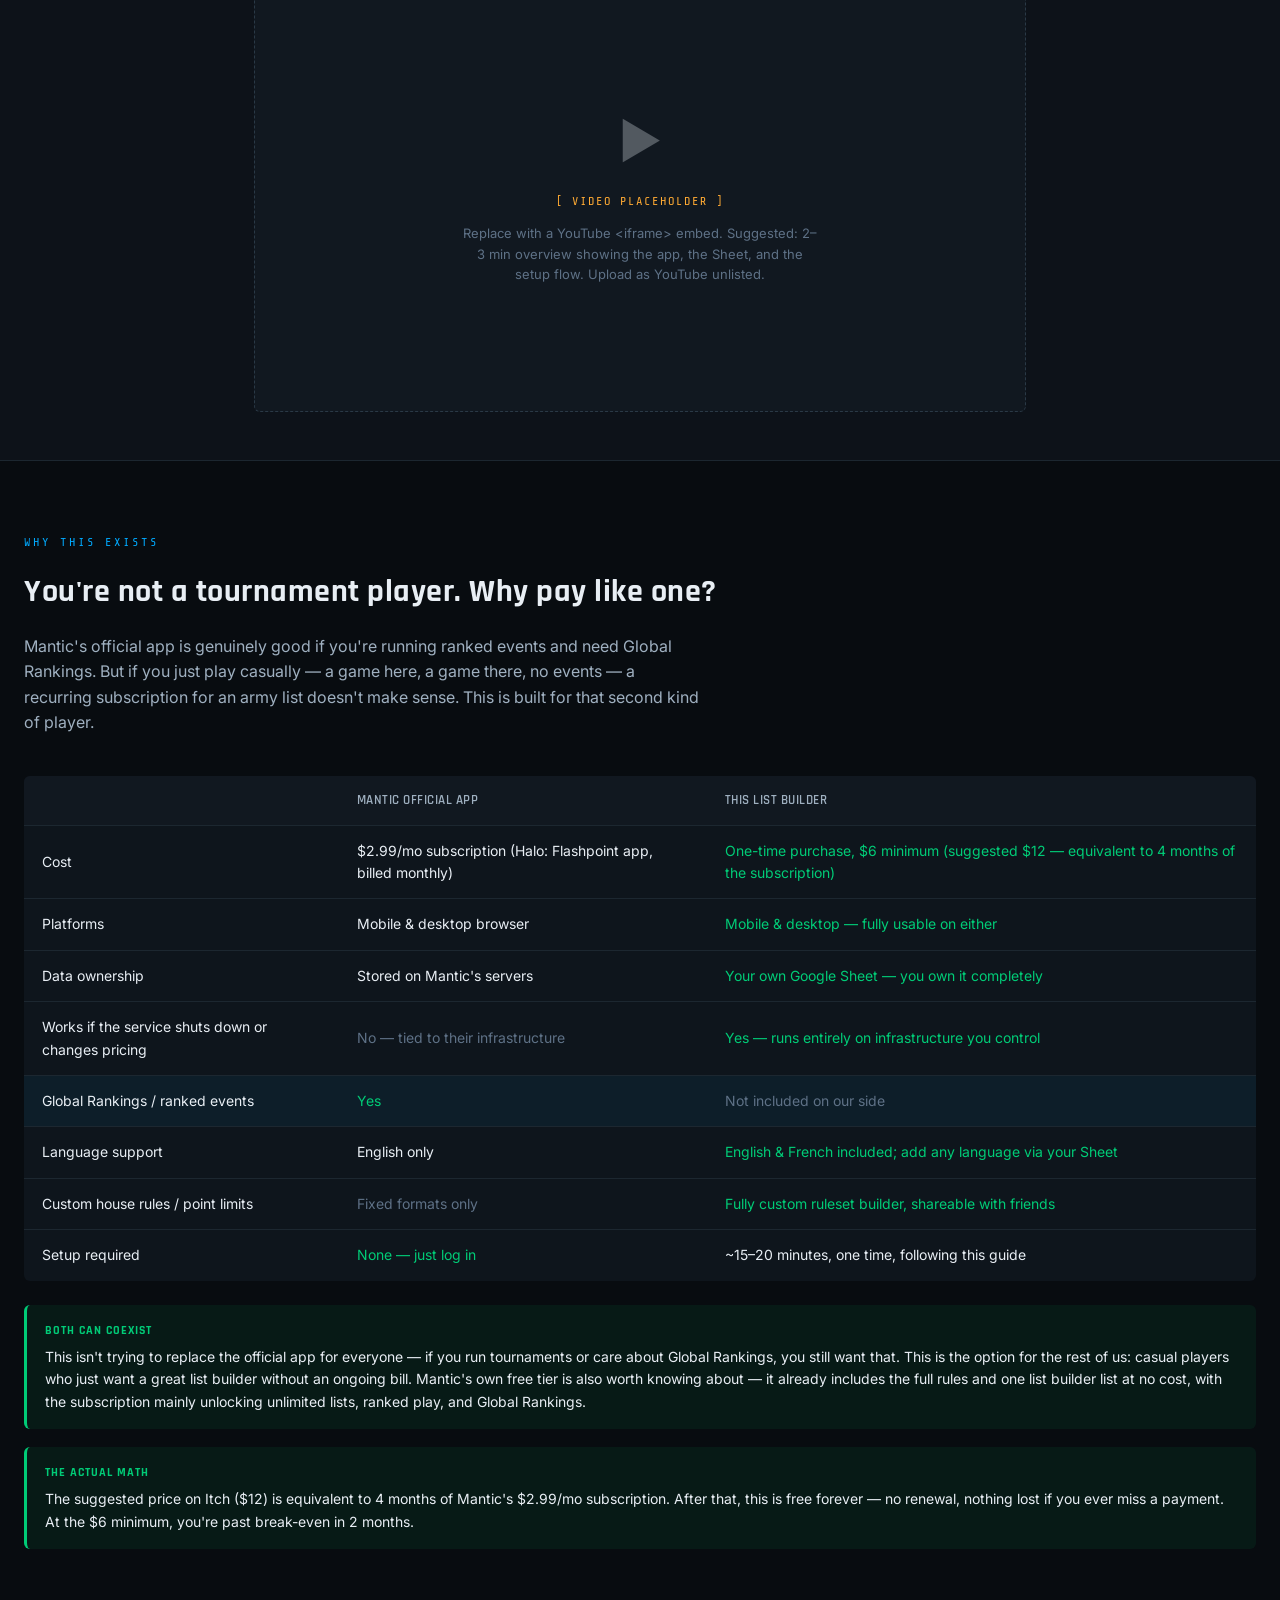
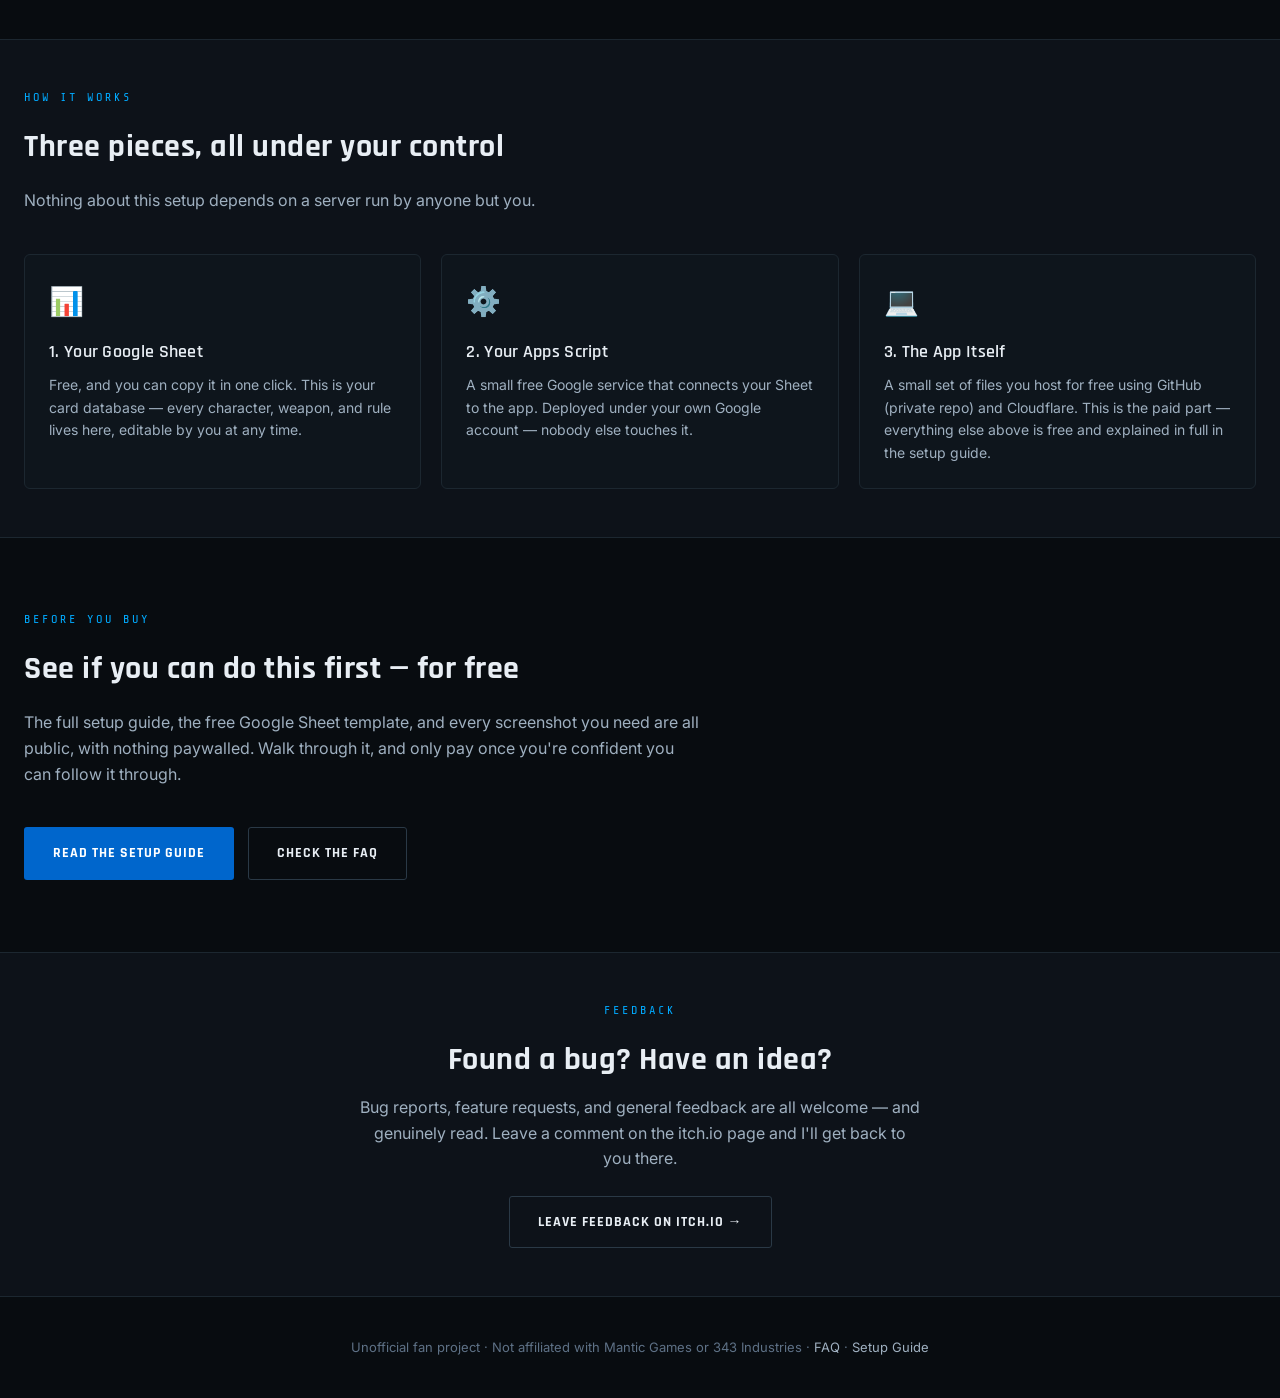
==== commit b582d61f: "Update index.html" ====
--- a/index.html
+++ b/index.html
@@ -37,7 +37,7 @@
 </section>
 
 <span class="shot-type">Screenshot</span>
-      <img src="Folder/Screenshot1.png" alt="Screenshot1">
+      <img src="Folder/Main_Screen.png" alt="Main_Screen">
 </section>
 
 <section class="section section-tight" style="background:var(--bg2); border-top:1px solid var(--border); border-bottom:1px solid var(--border);">
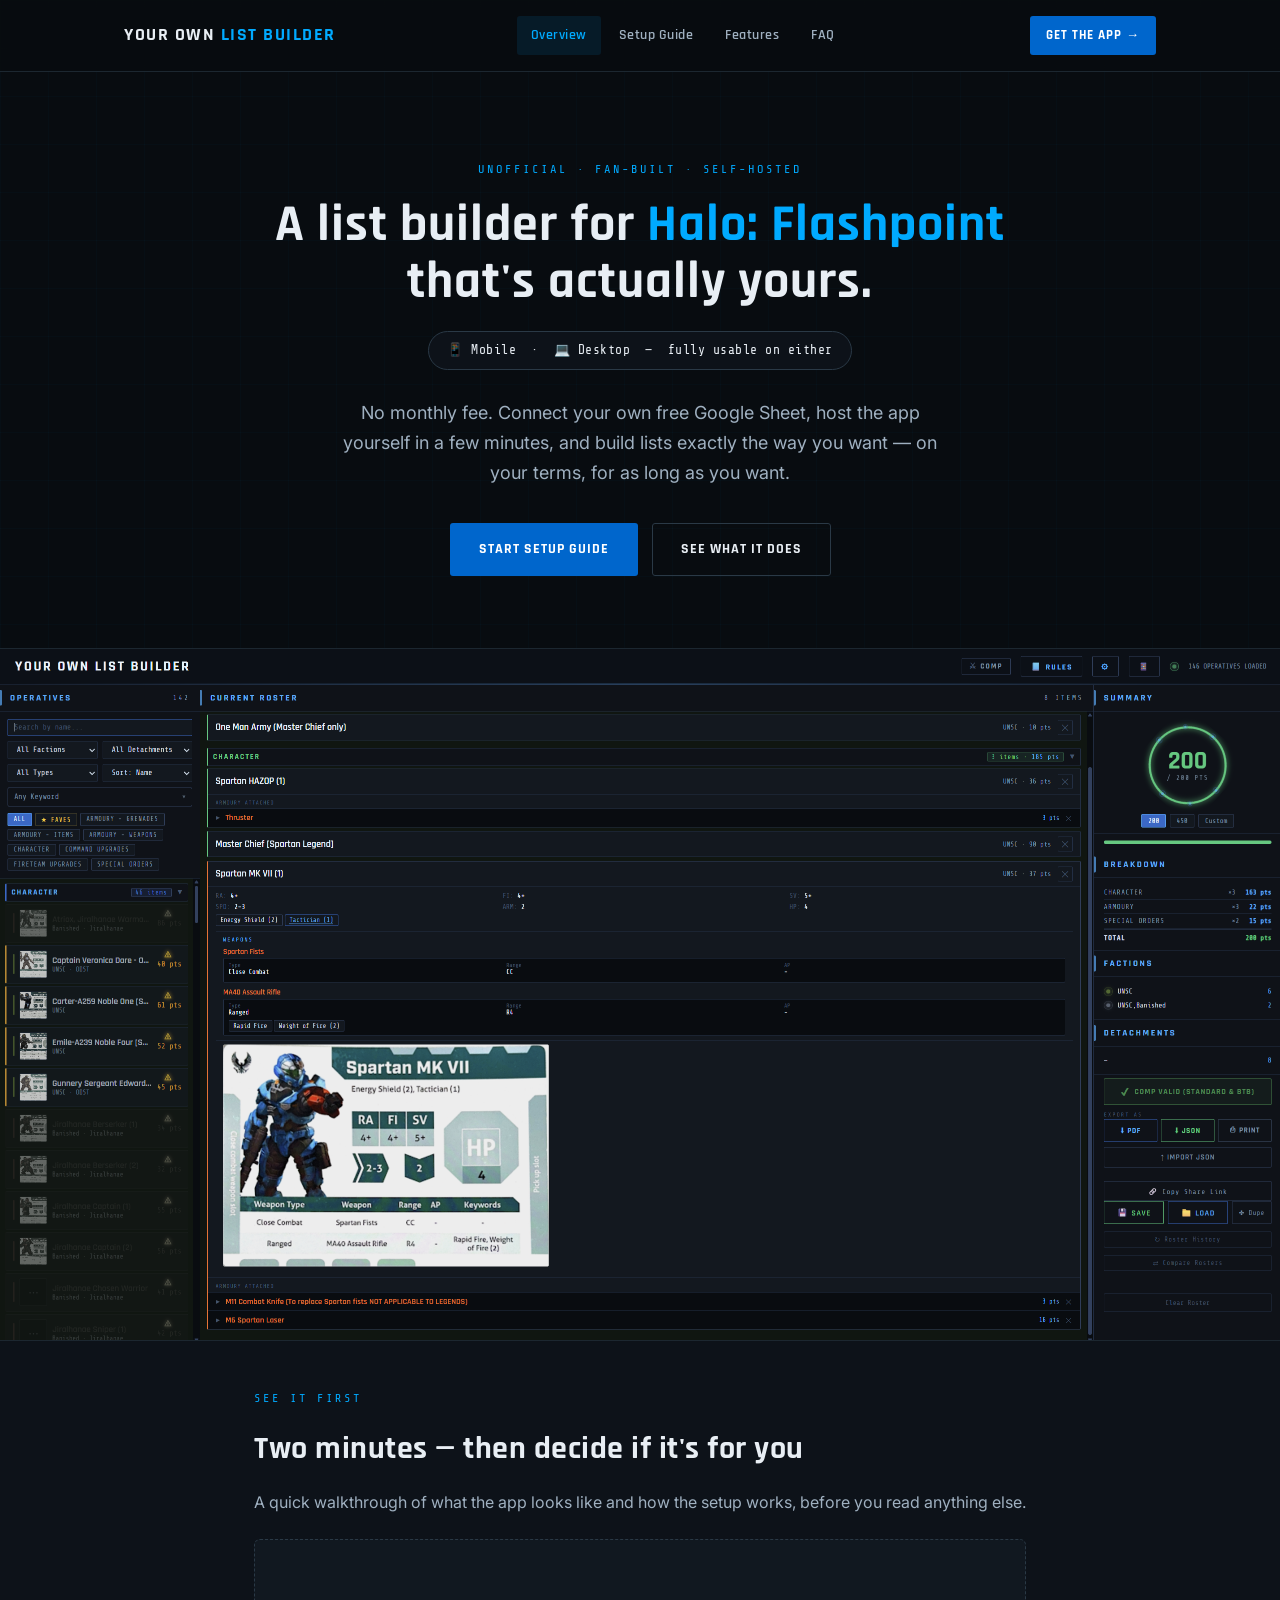
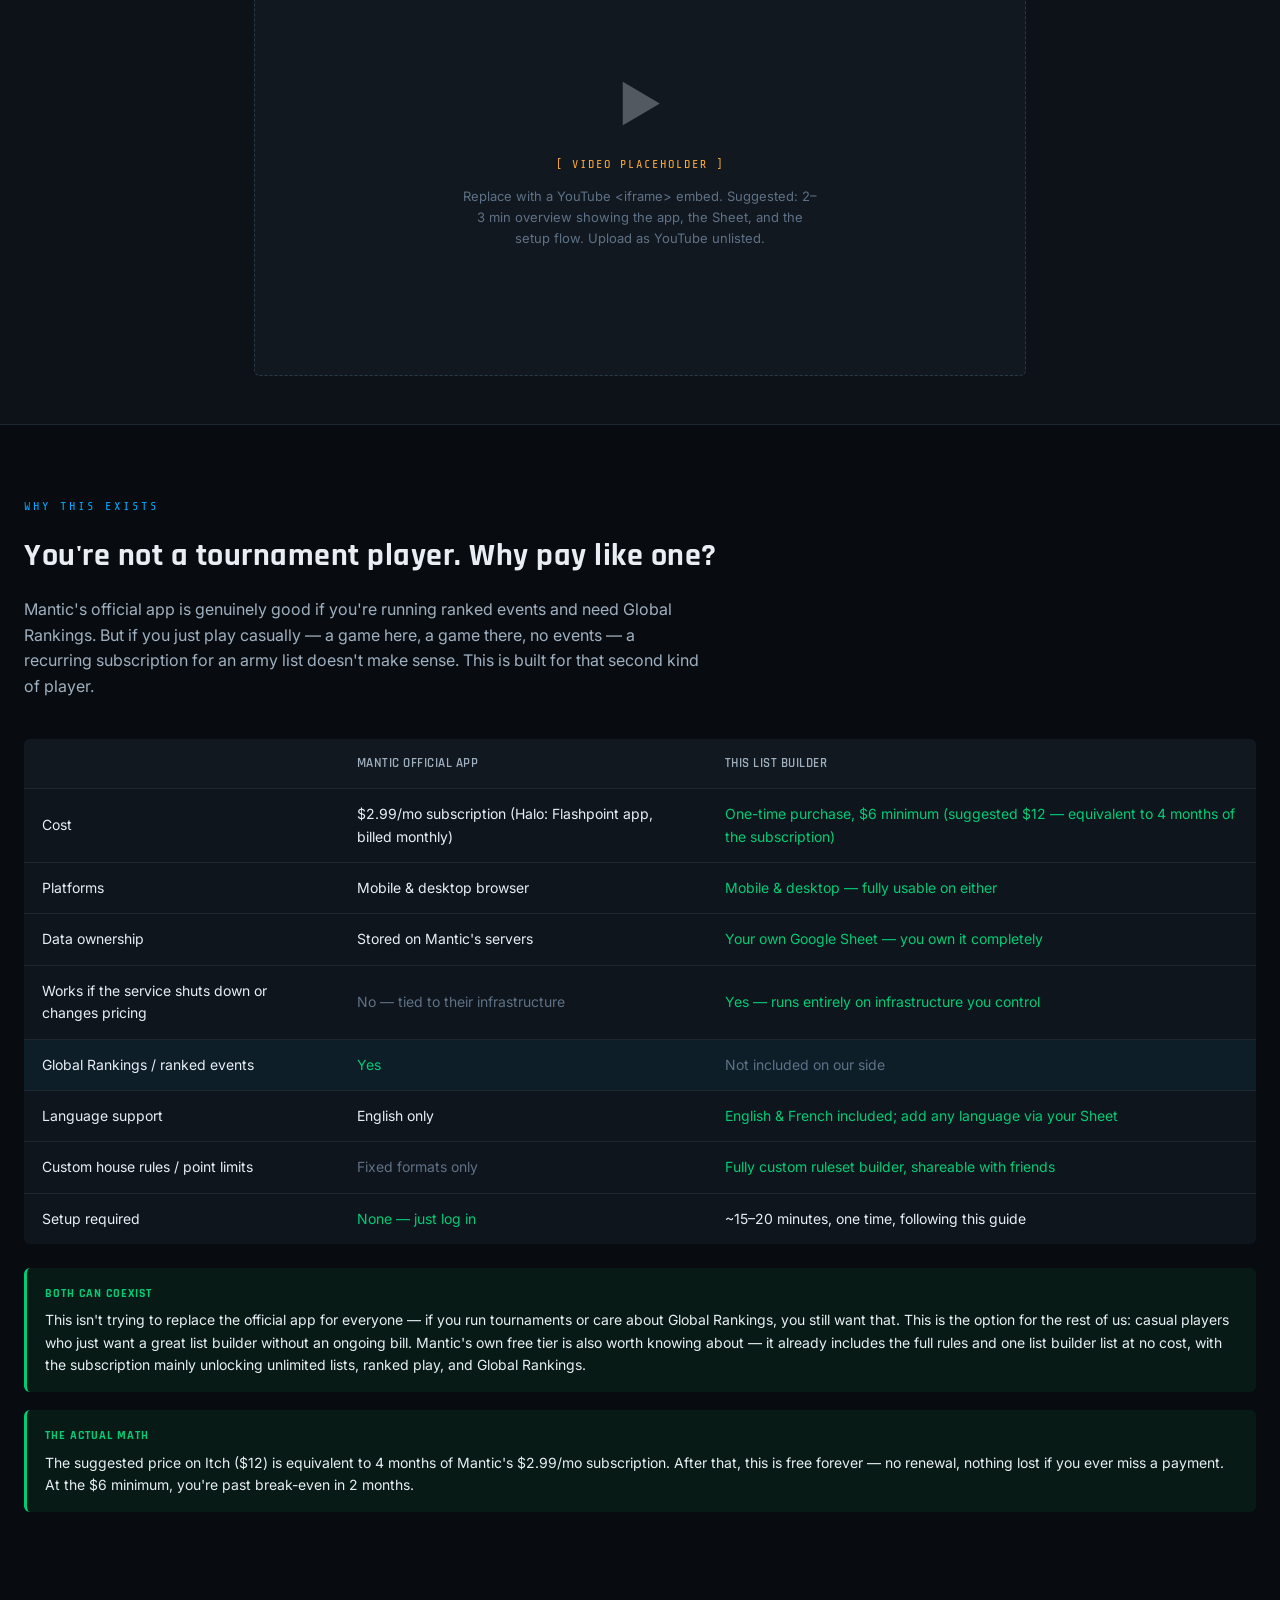
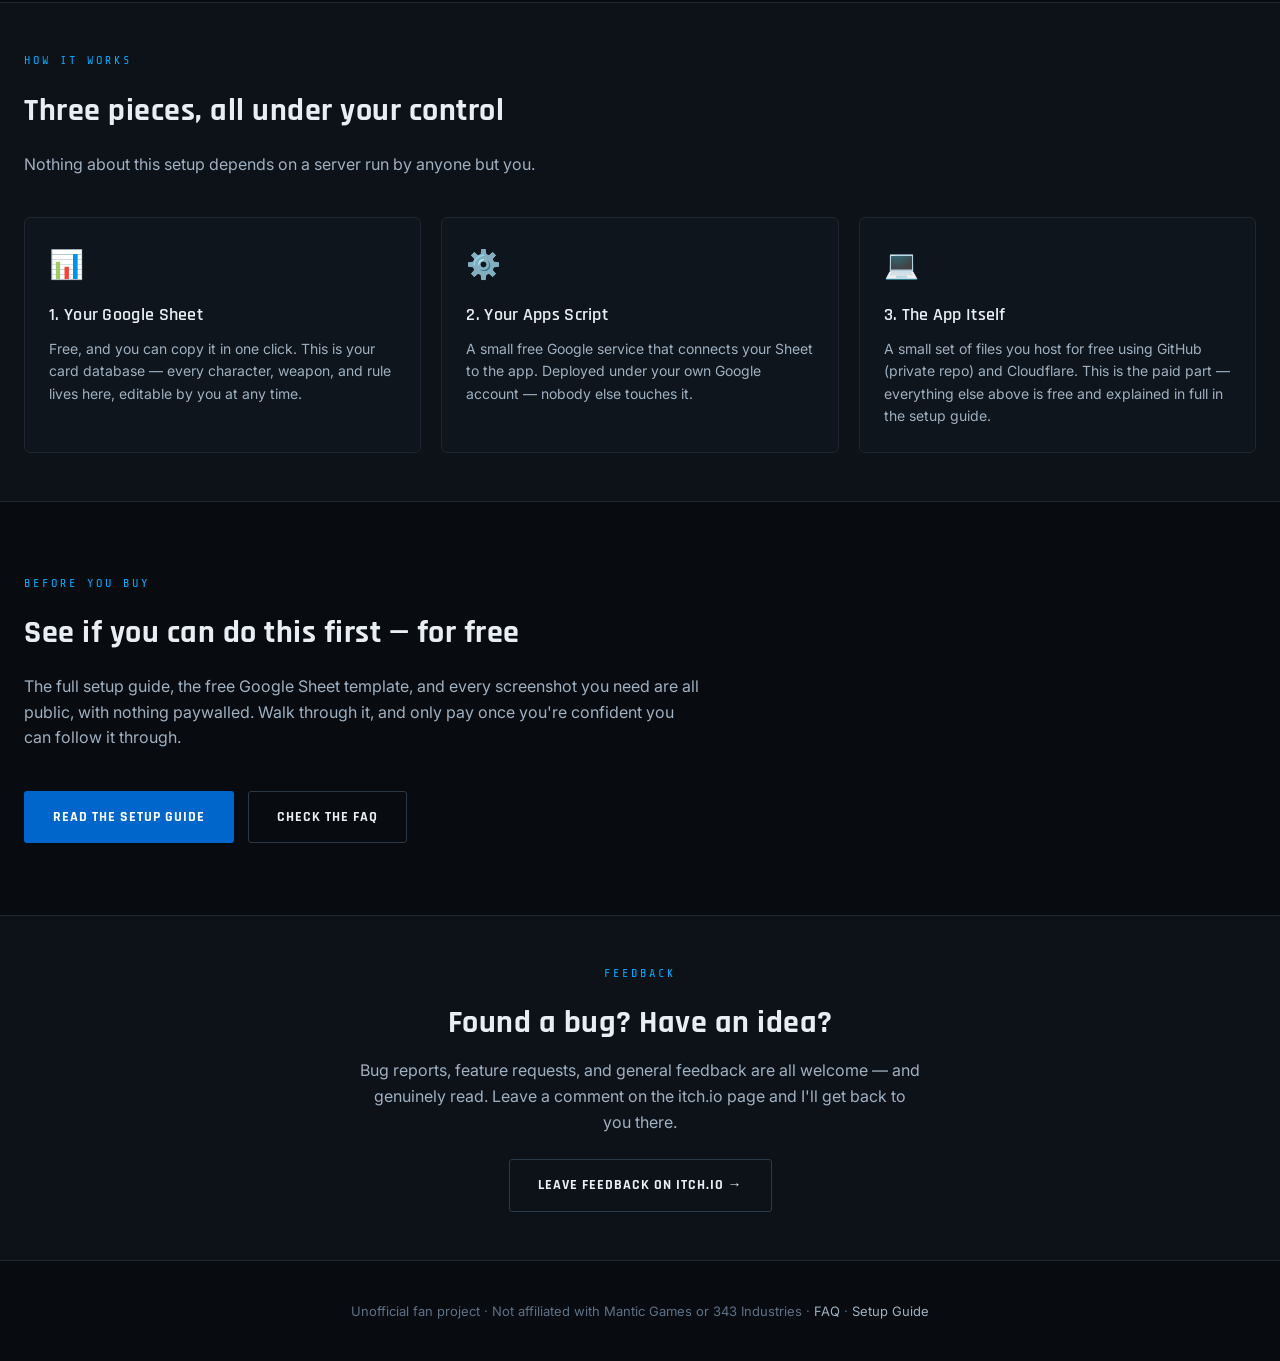
==== commit 36436f01: "Update index.html" ====
--- a/index.html
+++ b/index.html
@@ -36,7 +36,6 @@
   </div>
 </section>
 
-<span class="shot-type">Screenshot</span>
       <img src="Folder/Main_Screen.png" alt="Main_Screen">
 </section>
 
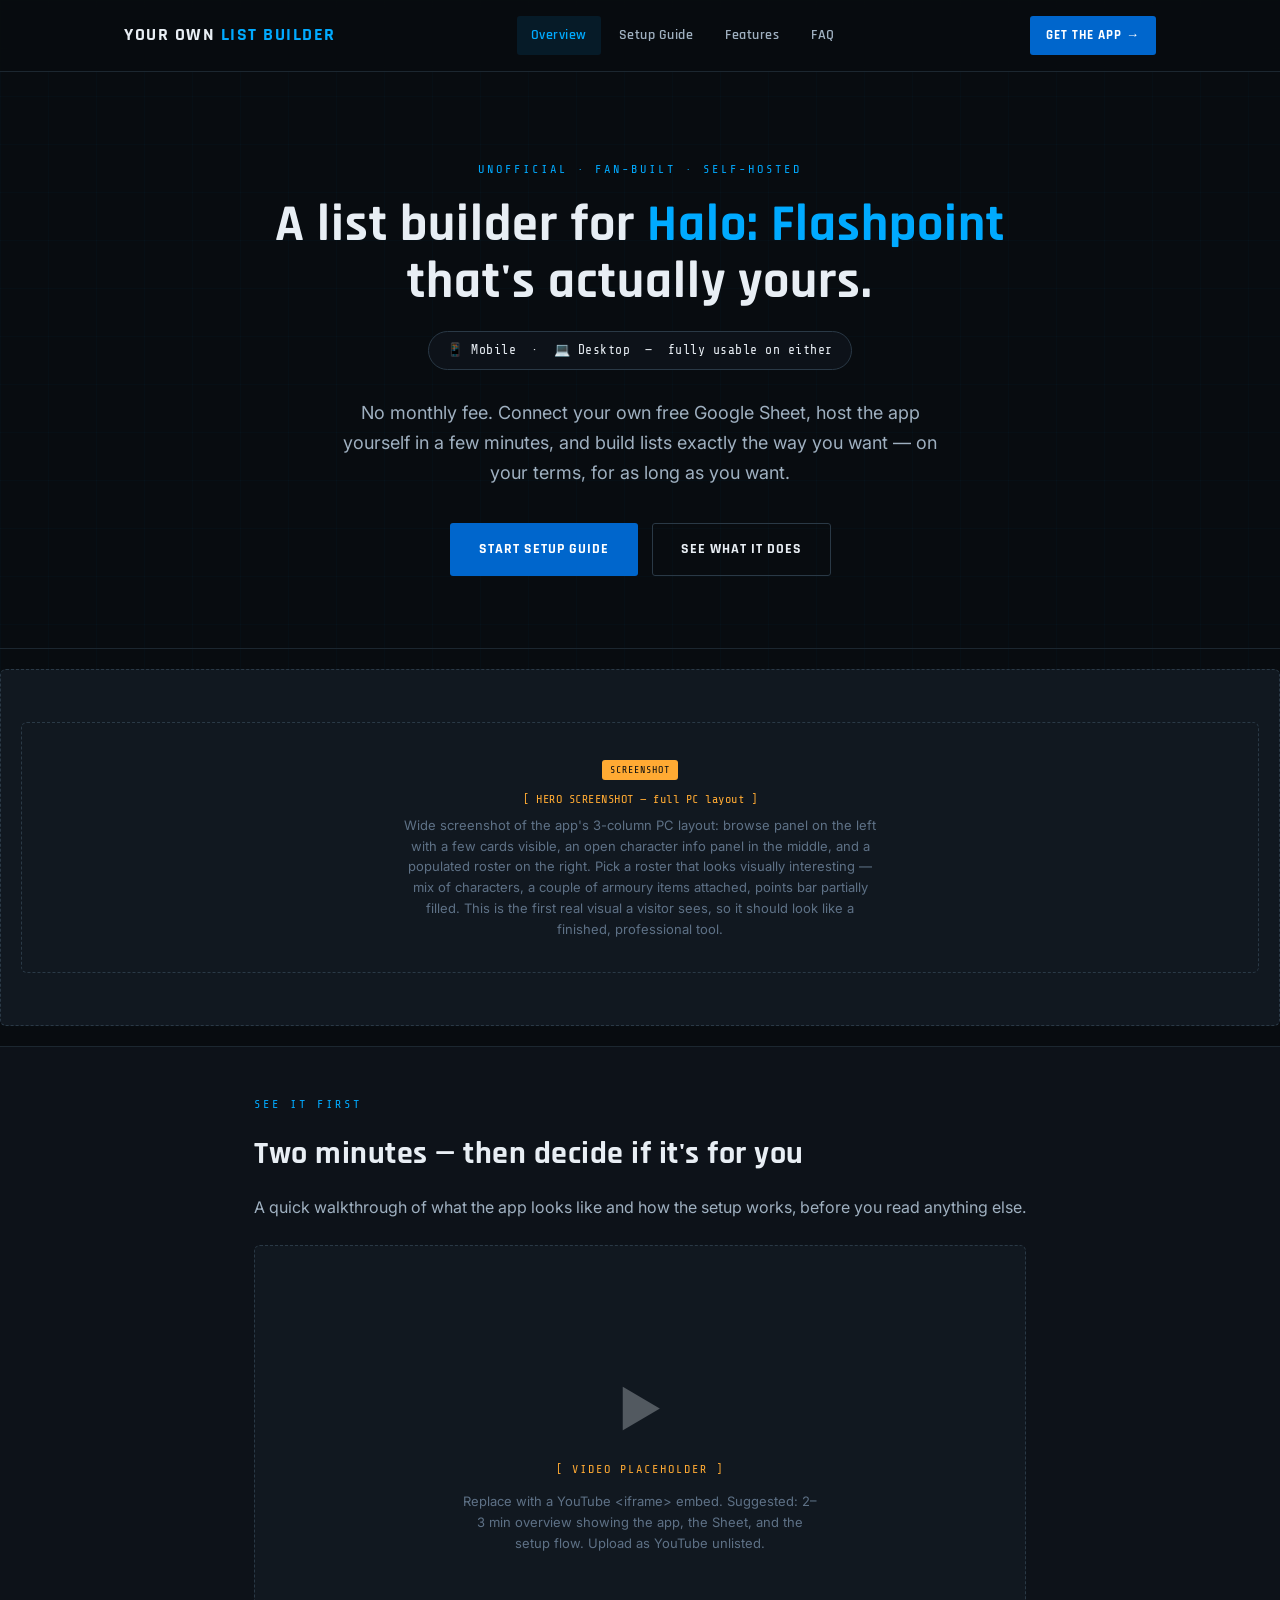
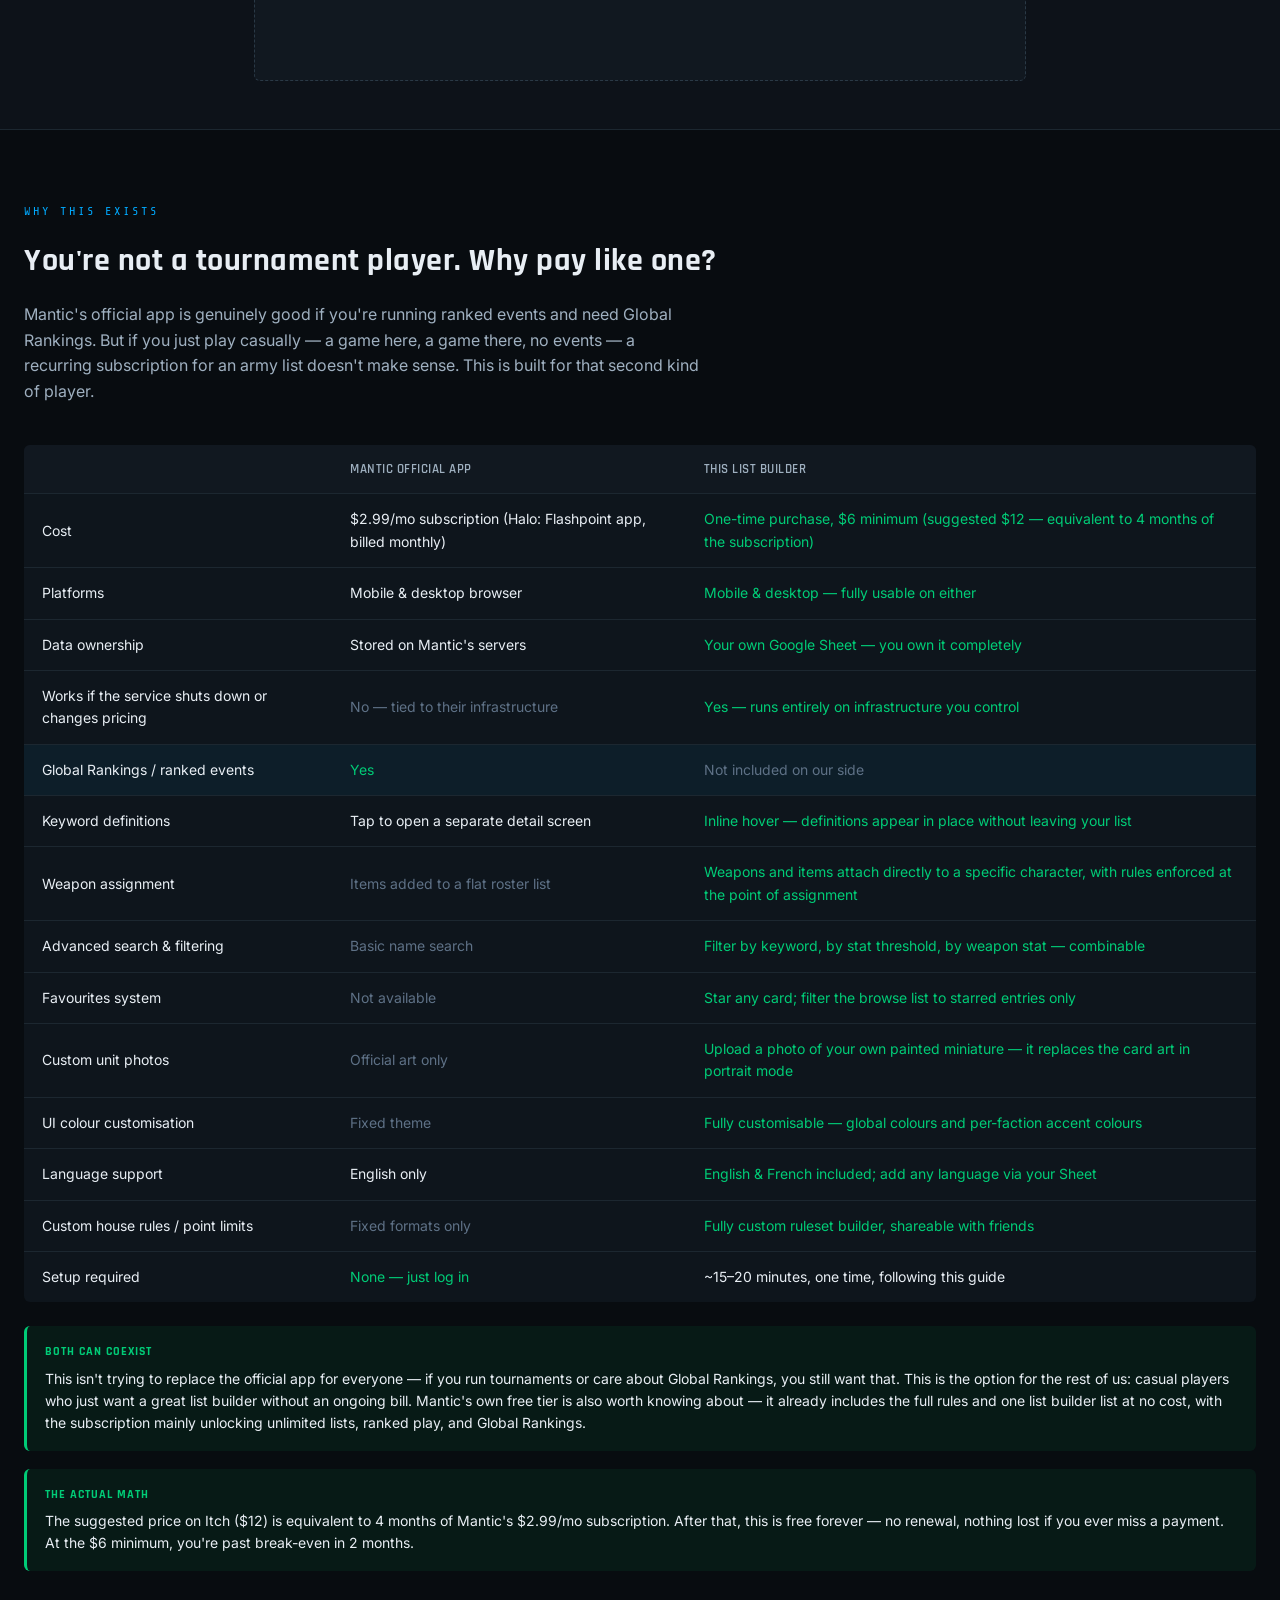
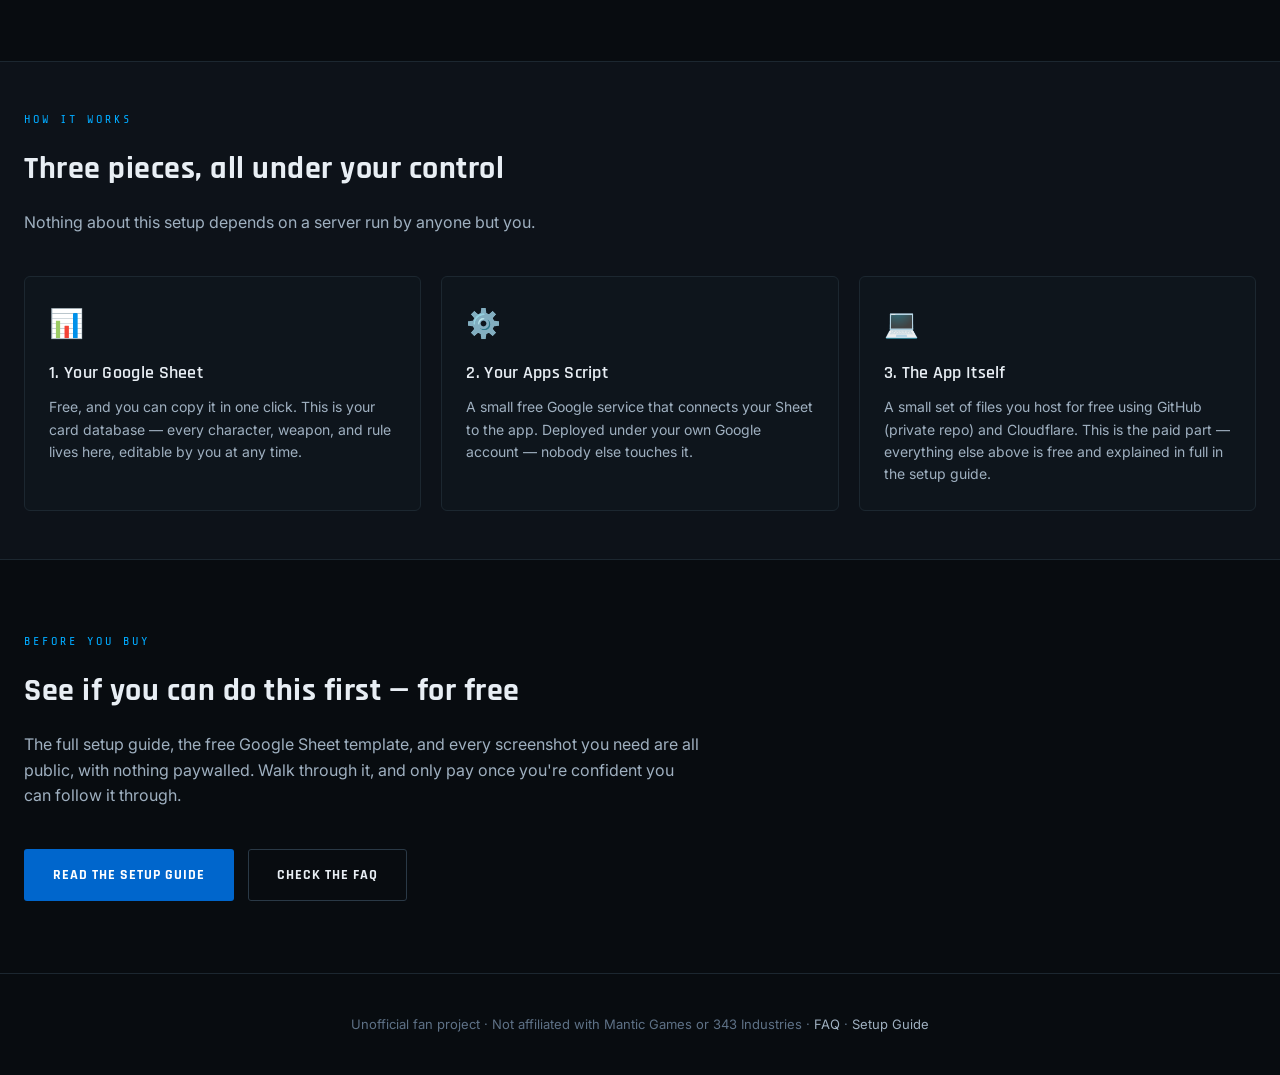
==== commit 7c36f22a: "Updated index" ====
--- a/index.html
+++ b/index.html
@@ -36,7 +36,14 @@
   </div>
 </section>
 
-      <img src="Folder/Main_Screen.png" alt="Main_Screen">
+<section class="shot section-tight">
+  <div class="shot">
+    <span class="shot-type">Screenshot</span>
+    <div class="shot-label">[ HERO SCREENSHOT — full PC layout ]</div>
+    <div class="shot-desc">
+      Wide screenshot of the app's 3-column PC layout: browse panel on the left with a few cards visible, an open character info panel in the middle, and a populated roster on the right. Pick a roster that looks visually interesting — mix of characters, a couple of armoury items attached, points bar partially filled. This is the first real visual a visitor sees, so it should look like a finished, professional tool.
+    </div>
+  </div>
 </section>
 
 <section class="section section-tight" style="background:var(--bg2); border-top:1px solid var(--border); border-bottom:1px solid var(--border);">
@@ -93,6 +100,36 @@
         <td class="no">Not included on our side</td>
       </tr>
       <tr>
+        <td>Keyword definitions</td>
+        <td>Tap to open a separate detail screen</td>
+        <td class="yes">Inline hover — definitions appear in place without leaving your list</td>
+      </tr>
+      <tr>
+        <td>Weapon assignment</td>
+        <td class="no">Items added to a flat roster list</td>
+        <td class="yes">Weapons and items attach directly to a specific character, with rules enforced at the point of assignment</td>
+      </tr>
+      <tr>
+        <td>Advanced search &amp; filtering</td>
+        <td class="no">Basic name search</td>
+        <td class="yes">Filter by keyword, by stat threshold, by weapon stat — combinable</td>
+      </tr>
+      <tr>
+        <td>Favourites system</td>
+        <td class="no">Not available</td>
+        <td class="yes">Star any card; filter the browse list to starred entries only</td>
+      </tr>
+      <tr>
+        <td>Custom unit photos</td>
+        <td class="no">Official art only</td>
+        <td class="yes">Upload a photo of your own painted miniature — it replaces the card art in portrait mode</td>
+      </tr>
+      <tr>
+        <td>UI colour customisation</td>
+        <td class="no">Fixed theme</td>
+        <td class="yes">Fully customisable — global colours and per-faction accent colours</td>
+      </tr>
+      <tr>
         <td>Language support</td>
         <td>English only</td>
         <td class="yes">English &amp; French included; add any language via your Sheet</td>
@@ -157,15 +194,6 @@
   </div>
 </section>
 
-<section class="section section-tight" style="background:var(--bg2); border-top:1px solid var(--border);">
-  <div class="page" style="max-width:820px; text-align:center;">
-    <div class="section-label">Feedback</div>
-    <h2 style="margin-bottom:10px;">Found a bug? Have an idea?</h2>
-    <p style="color:var(--text2); max-width:560px; margin:0 auto 24px;">Bug reports, feature requests, and general feedback are all welcome — and genuinely read. Leave a comment on the itch.io page and I'll get back to you there.</p>
-    <a href="#" class="btn btn-ghost">Leave Feedback on Itch.io &rarr;</a>
-  </div>
-</section>
-
 <footer class="site-footer">
   Unofficial fan project &middot; Not affiliated with Mantic Games or 343 Industries &middot;
   <a href="faq.html">FAQ</a> &middot; <a href="setup.html">Setup Guide</a>
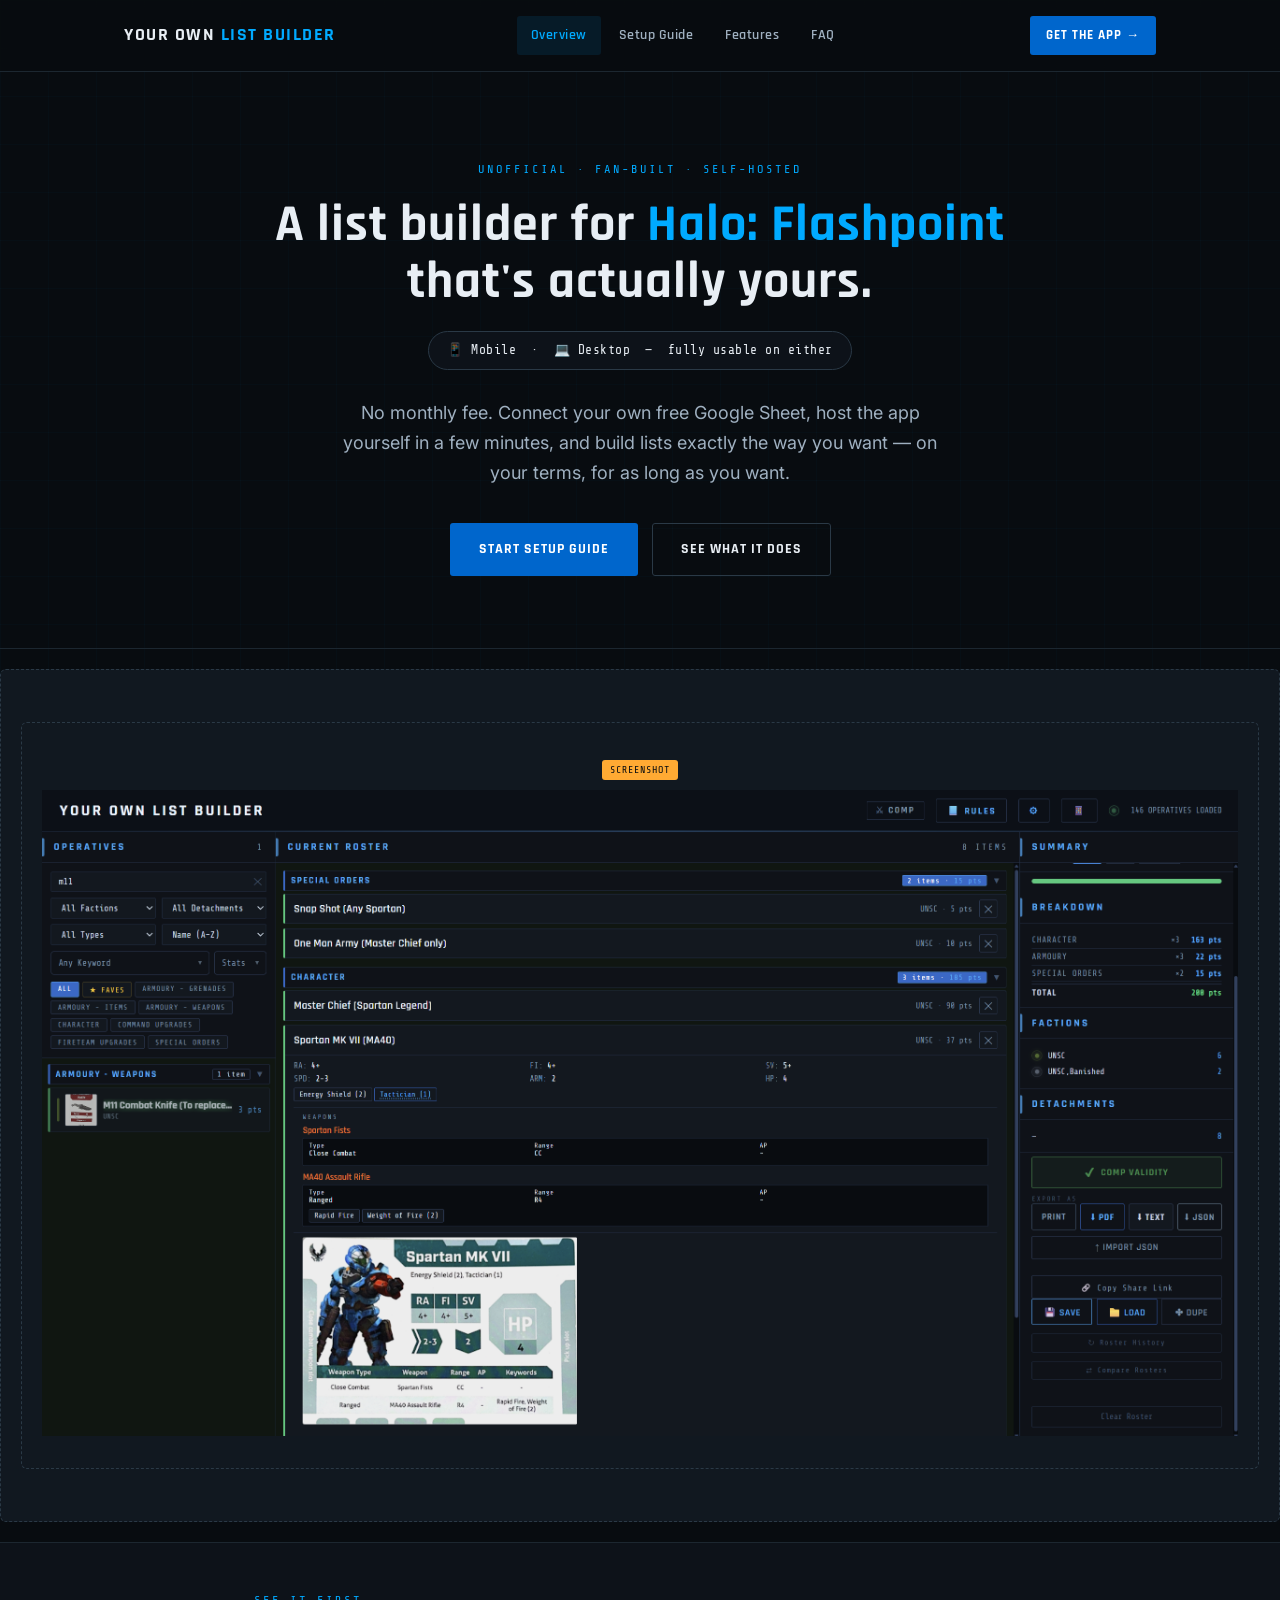
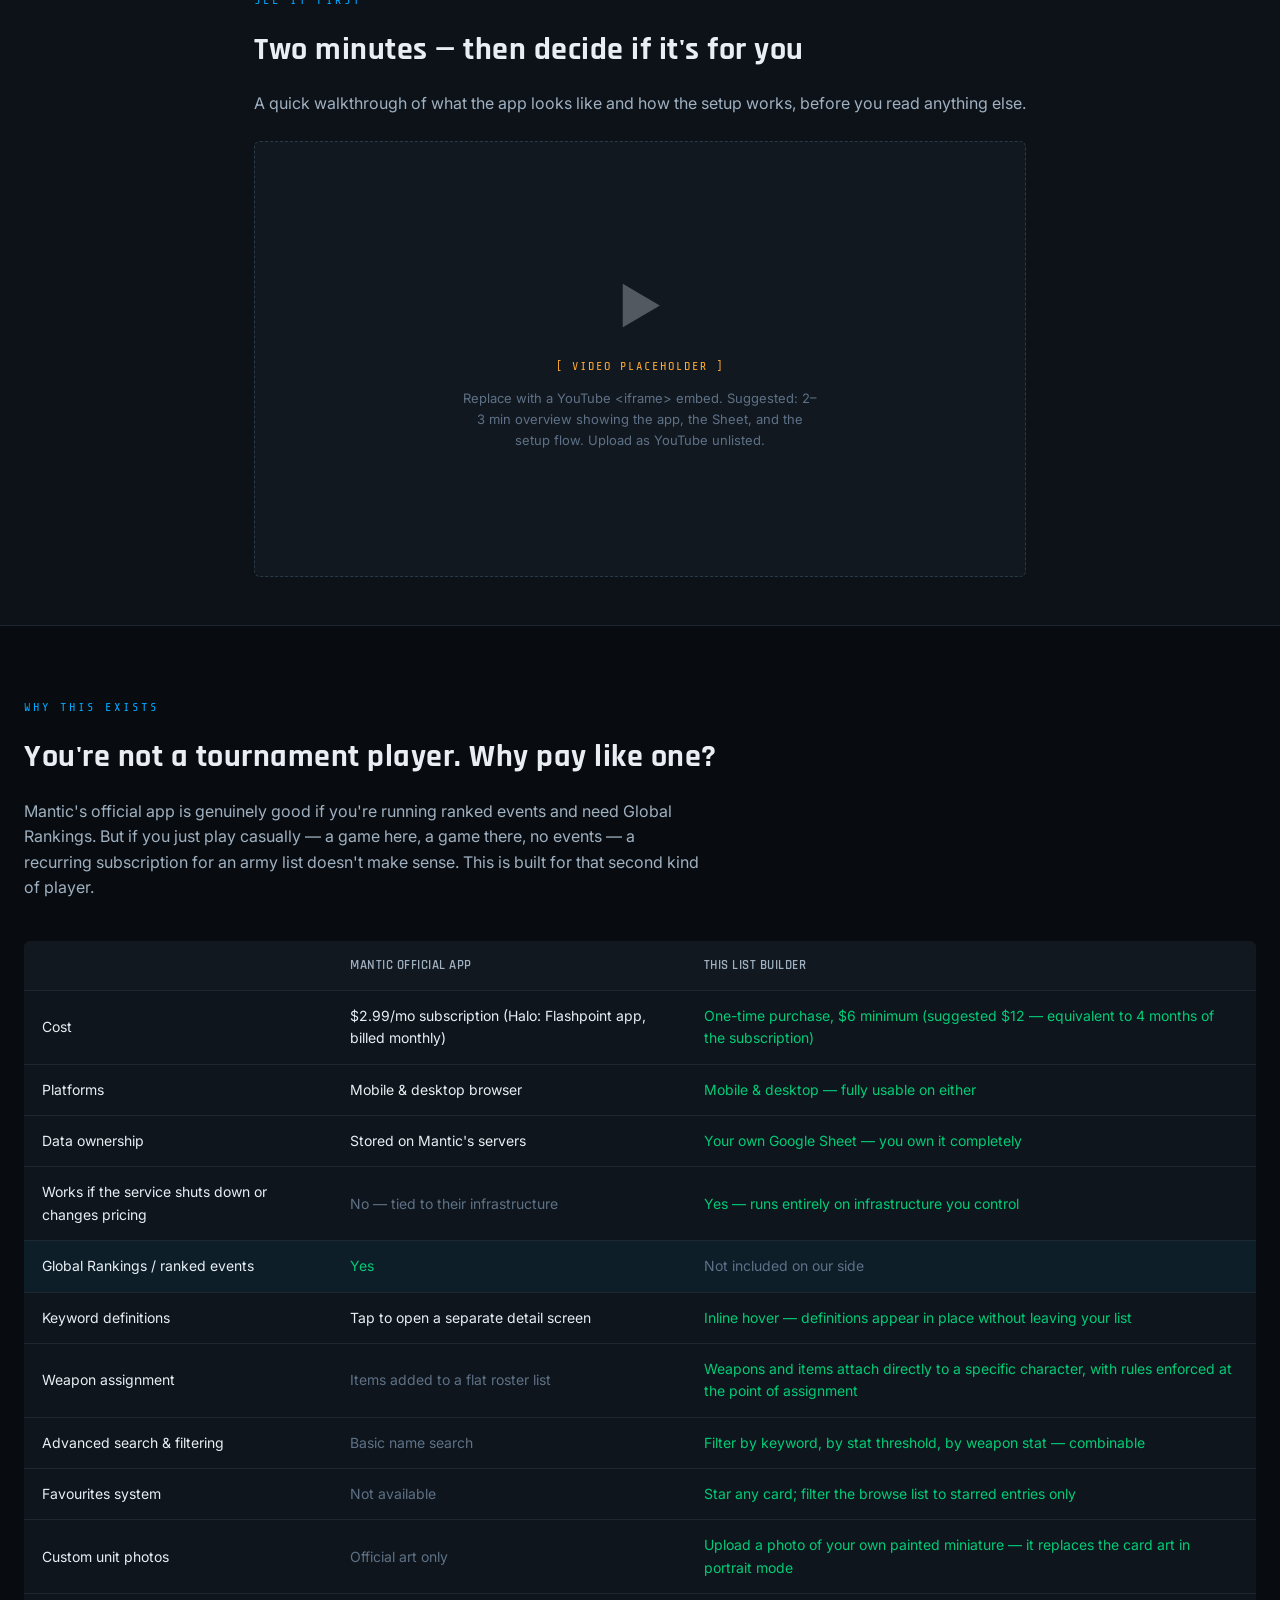
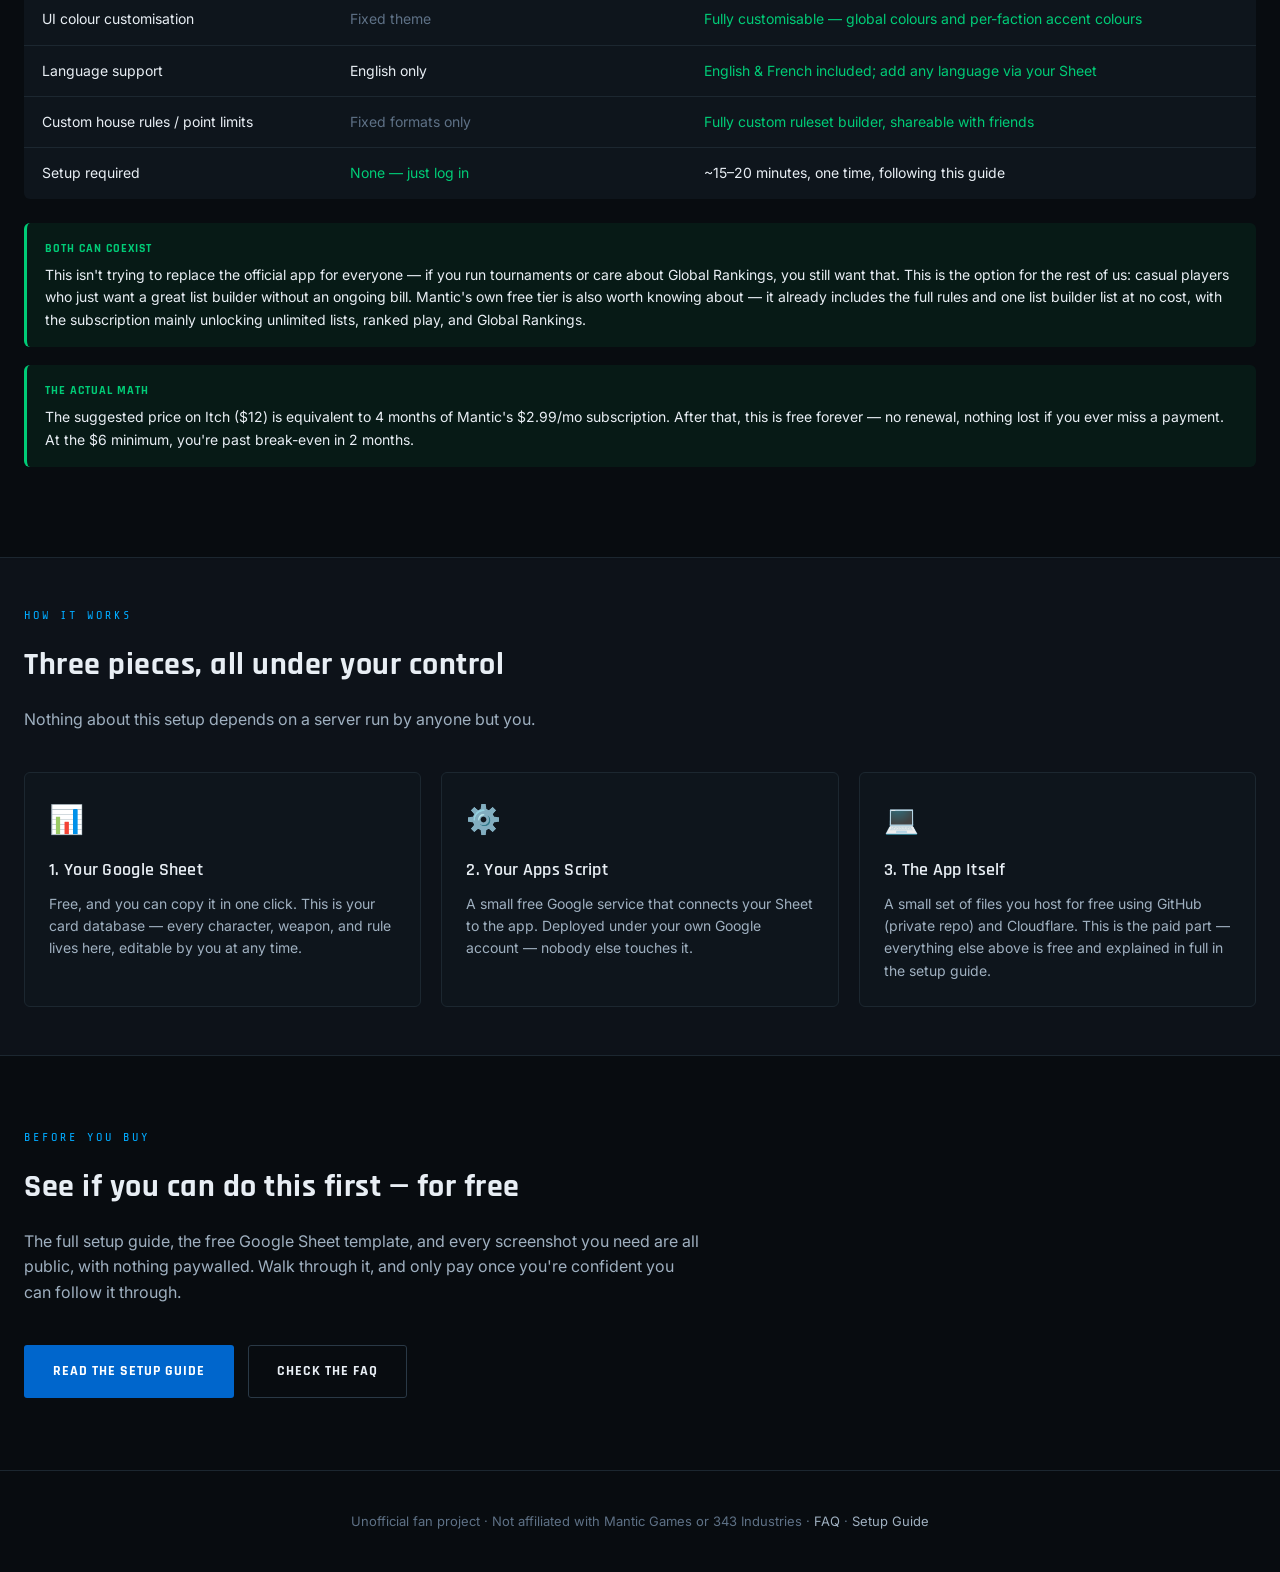
==== commit 19c169b8: "Update table with image" ====
--- a/index.html
+++ b/index.html
@@ -39,10 +39,7 @@
 <section class="shot section-tight">
   <div class="shot">
     <span class="shot-type">Screenshot</span>
-    <div class="shot-label">[ HERO SCREENSHOT — full PC layout ]</div>
-    <div class="shot-desc">
-      Wide screenshot of the app's 3-column PC layout: browse panel on the left with a few cards visible, an open character info panel in the middle, and a populated roster on the right. Pick a roster that looks visually interesting — mix of characters, a couple of armoury items attached, points bar partially filled. This is the first real visual a visitor sees, so it should look like a finished, professional tool.
-    </div>
+    <img src="Folder/Main_Screen.png" alt="Main screen — full PC layout">
   </div>
 </section>
 
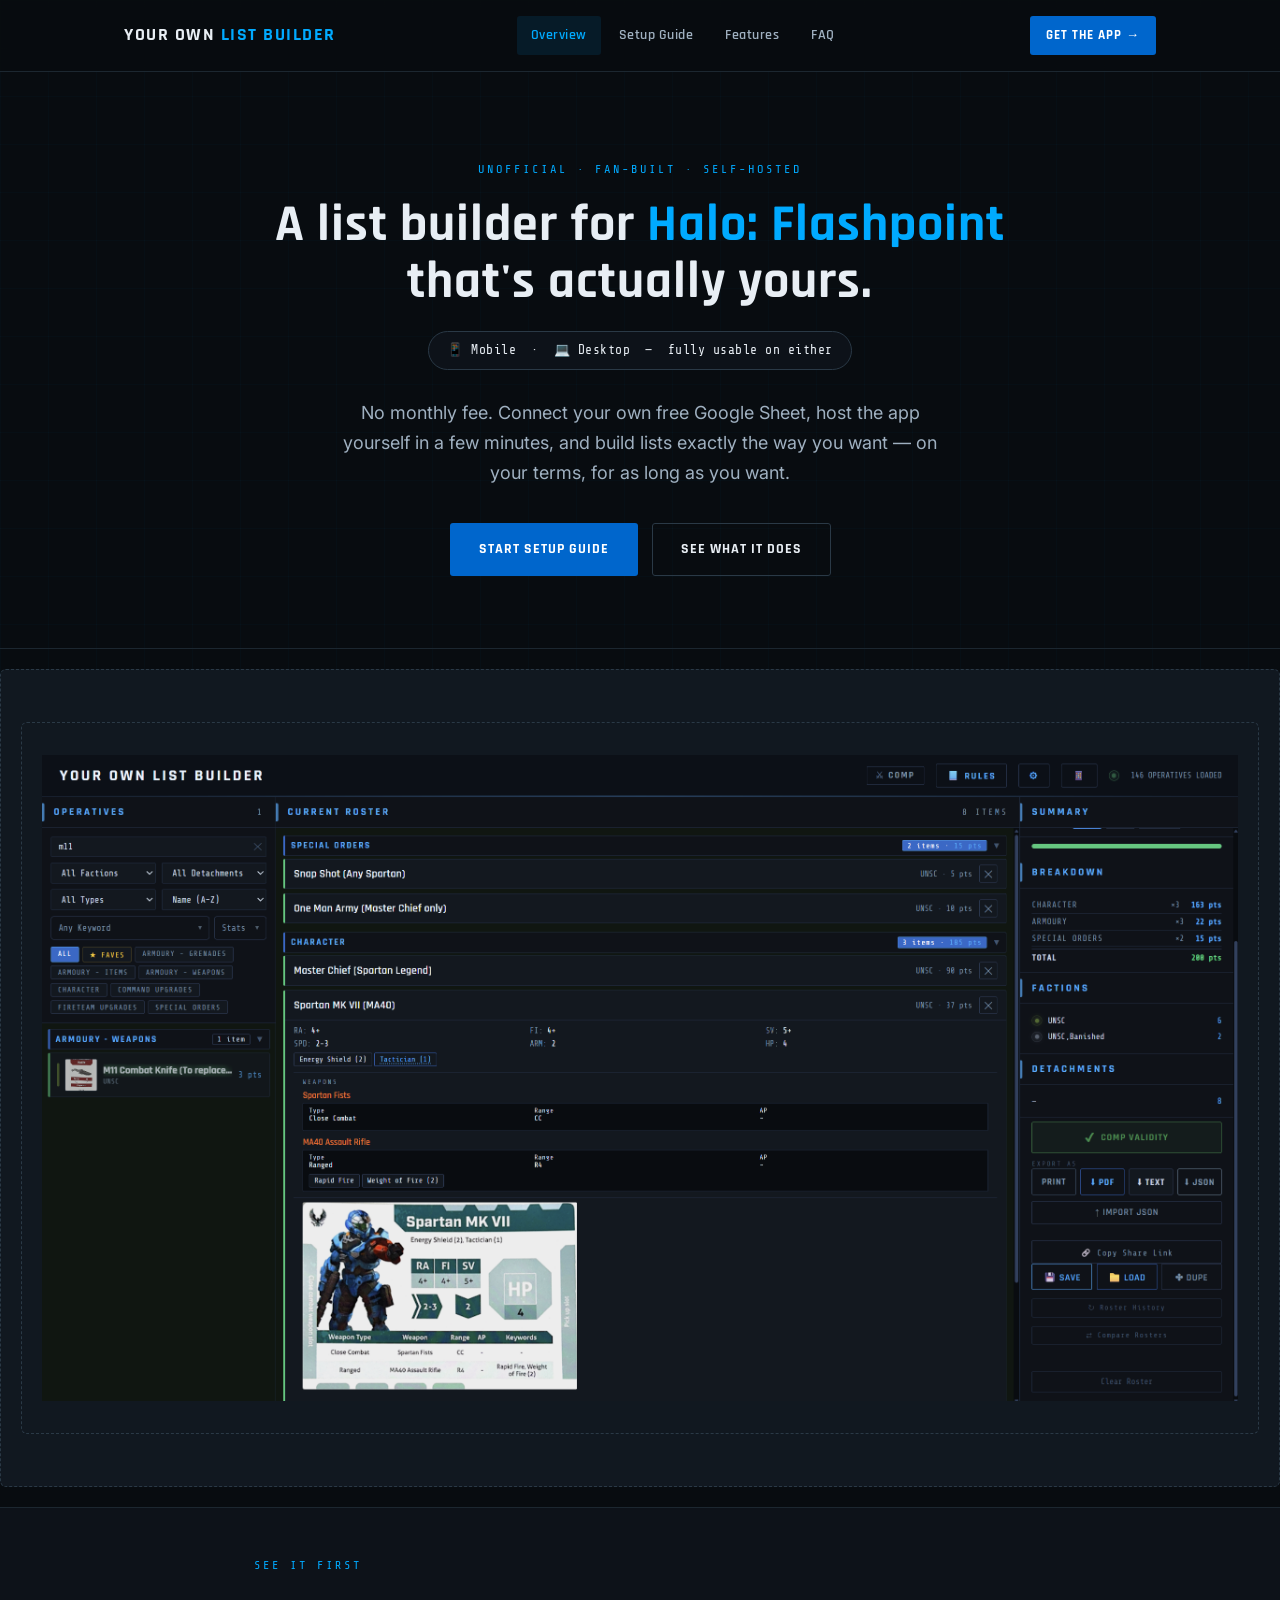
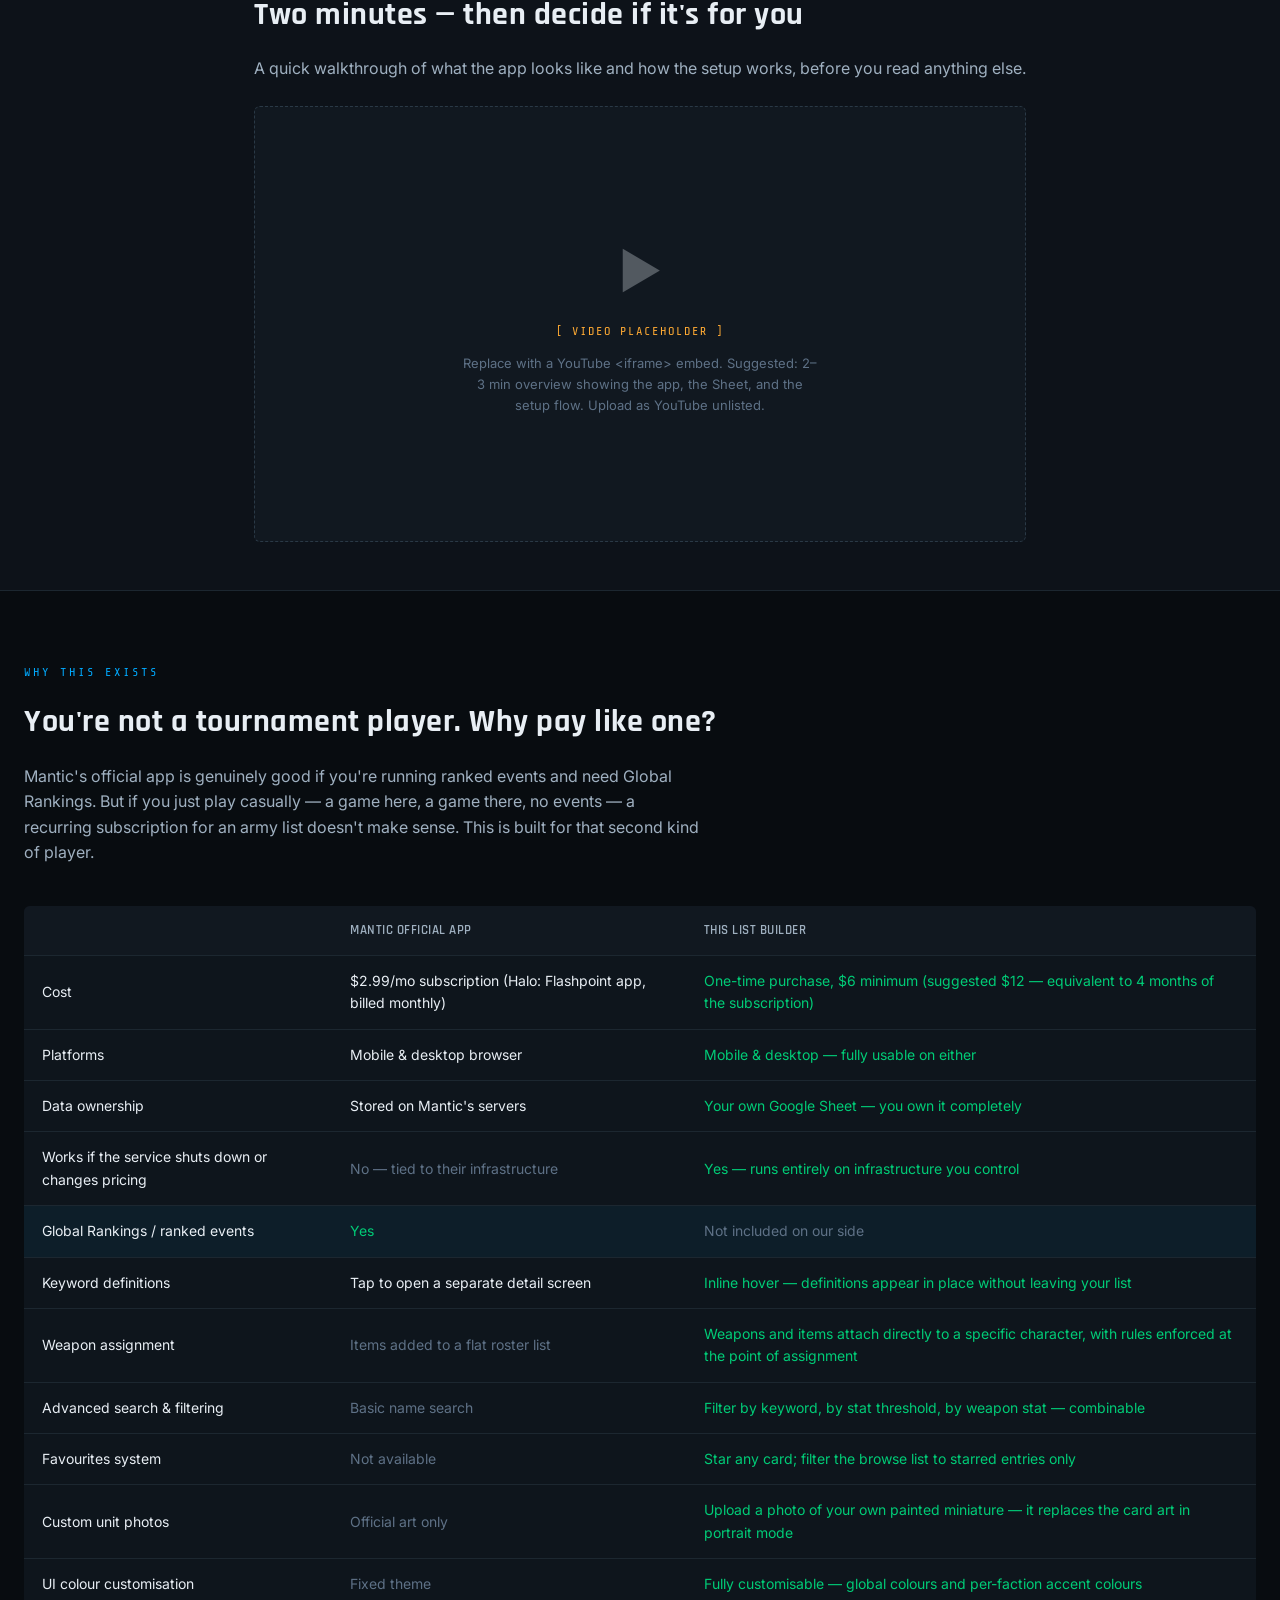
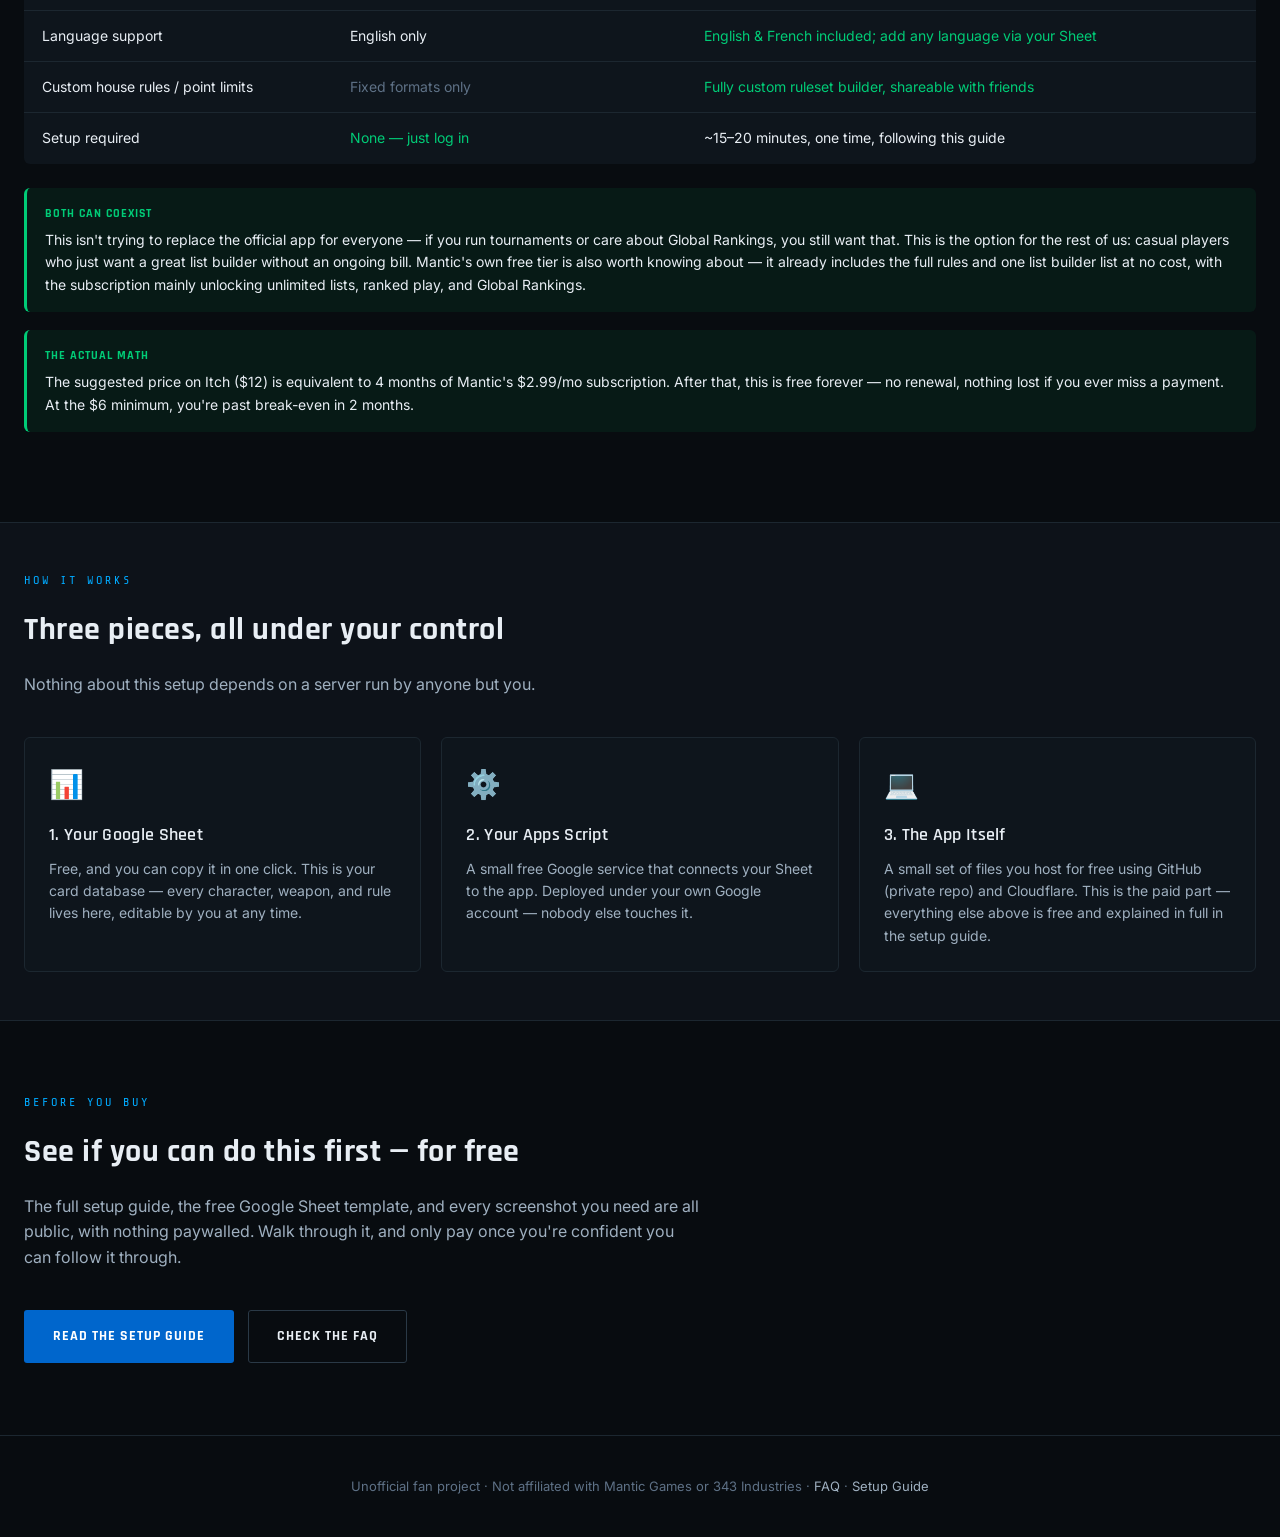
==== commit ee2e48e5: "Update index.html" ====
--- a/index.html
+++ b/index.html
@@ -38,7 +38,6 @@
 
 <section class="shot section-tight">
   <div class="shot">
-    <span class="shot-type">Screenshot</span>
     <img src="Folder/Main_Screen.png" alt="Main screen — full PC layout">
   </div>
 </section>
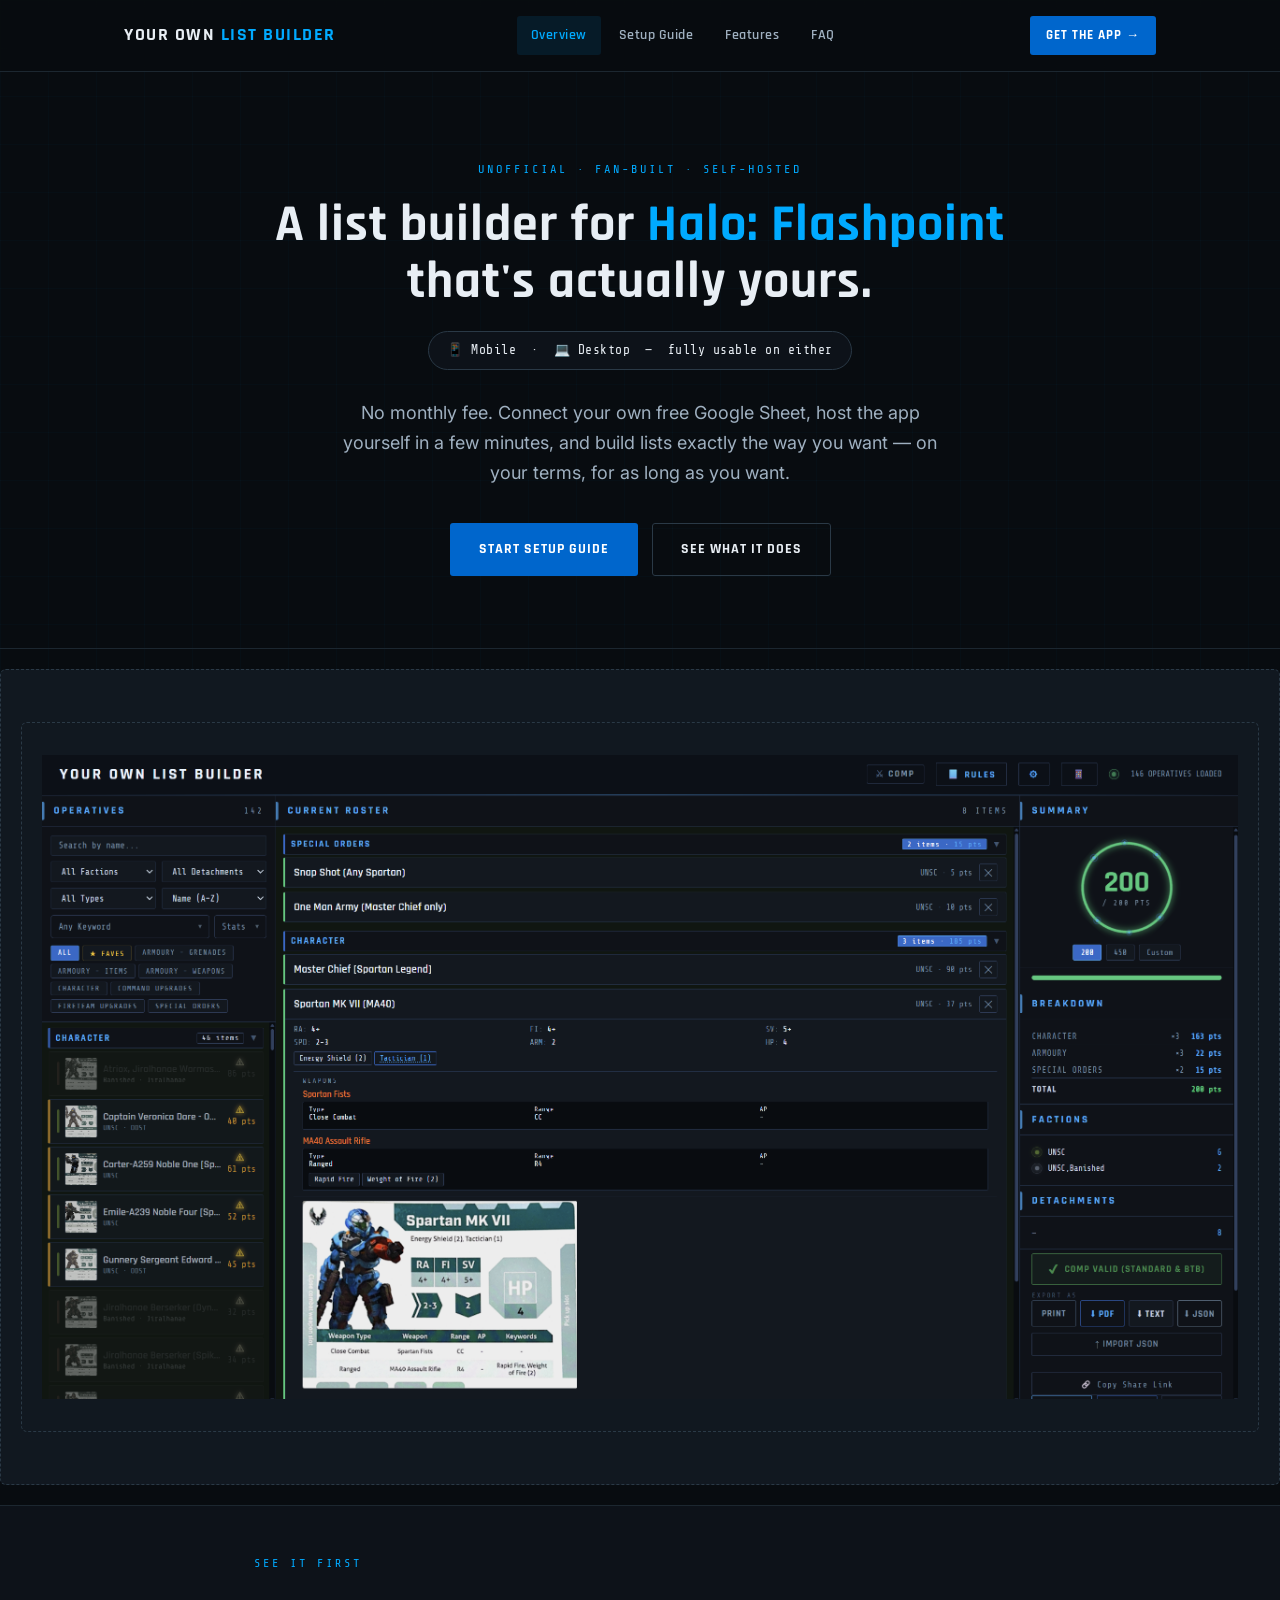
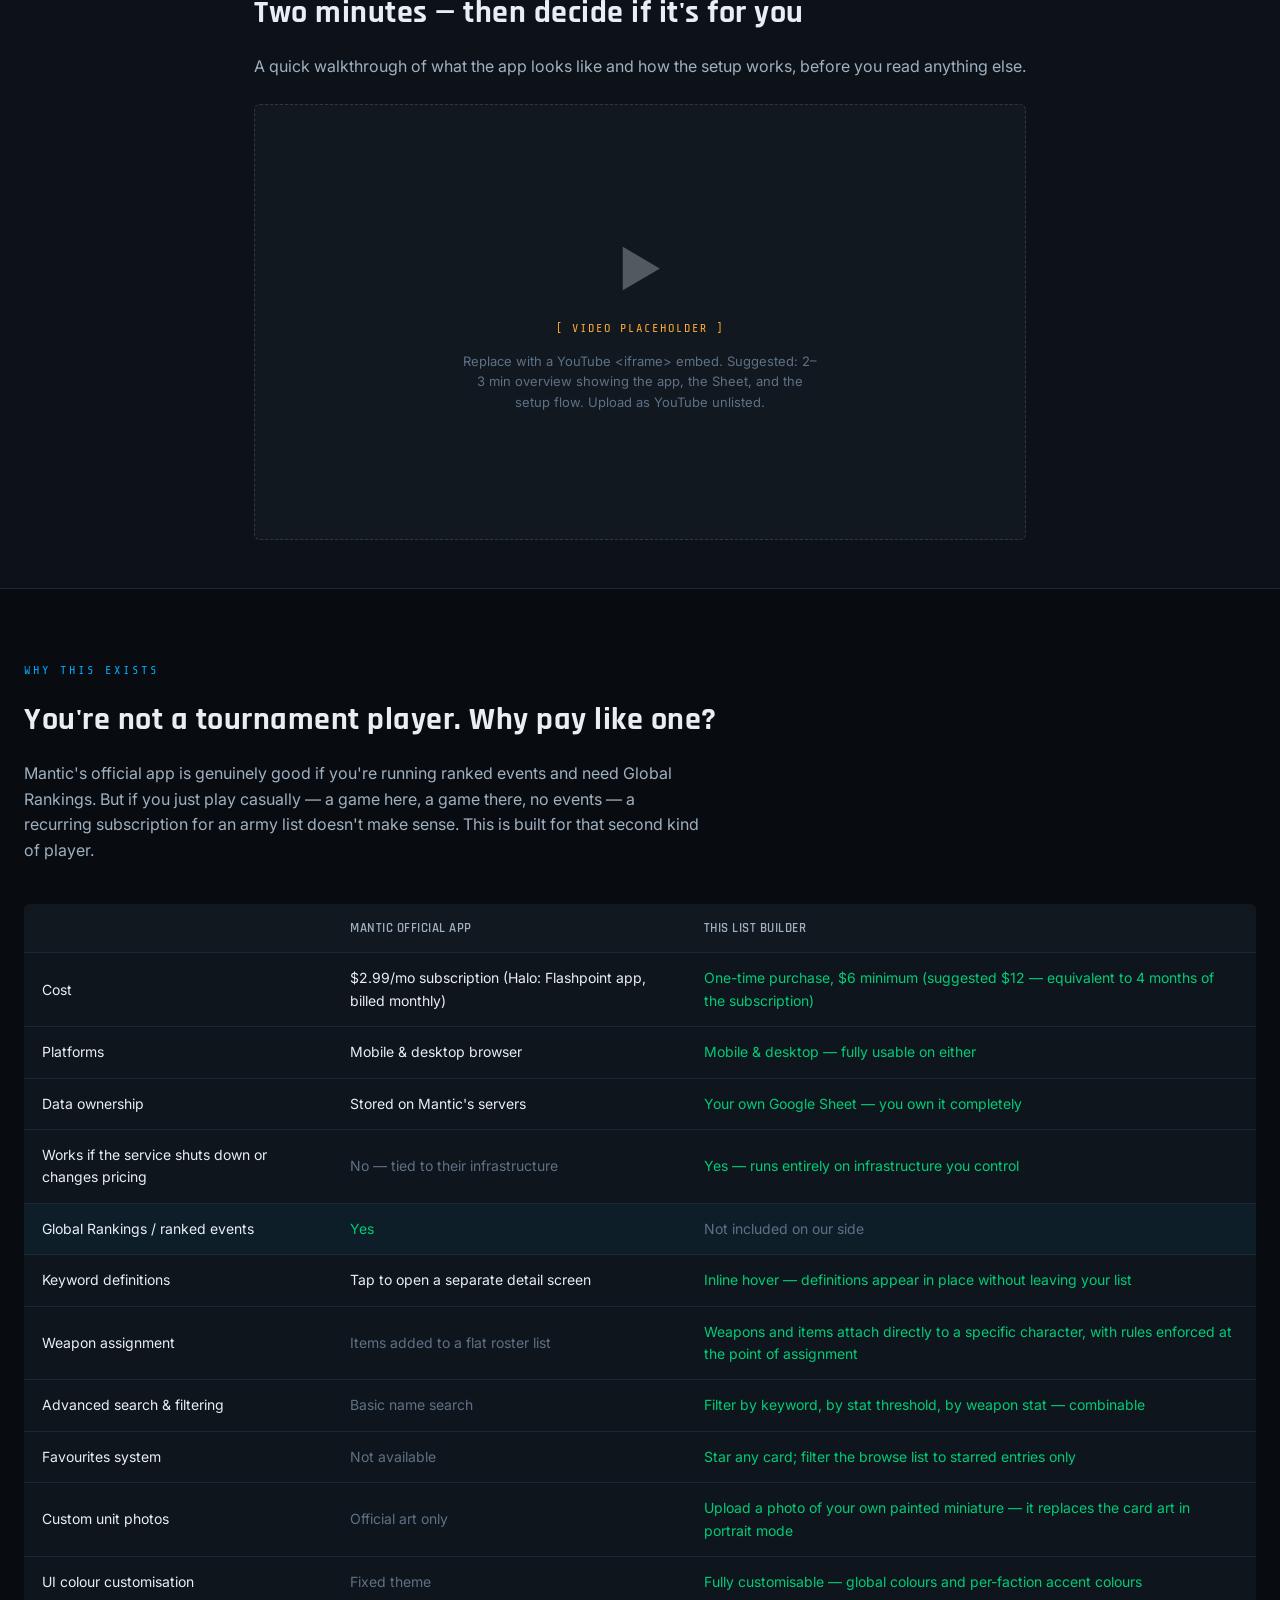
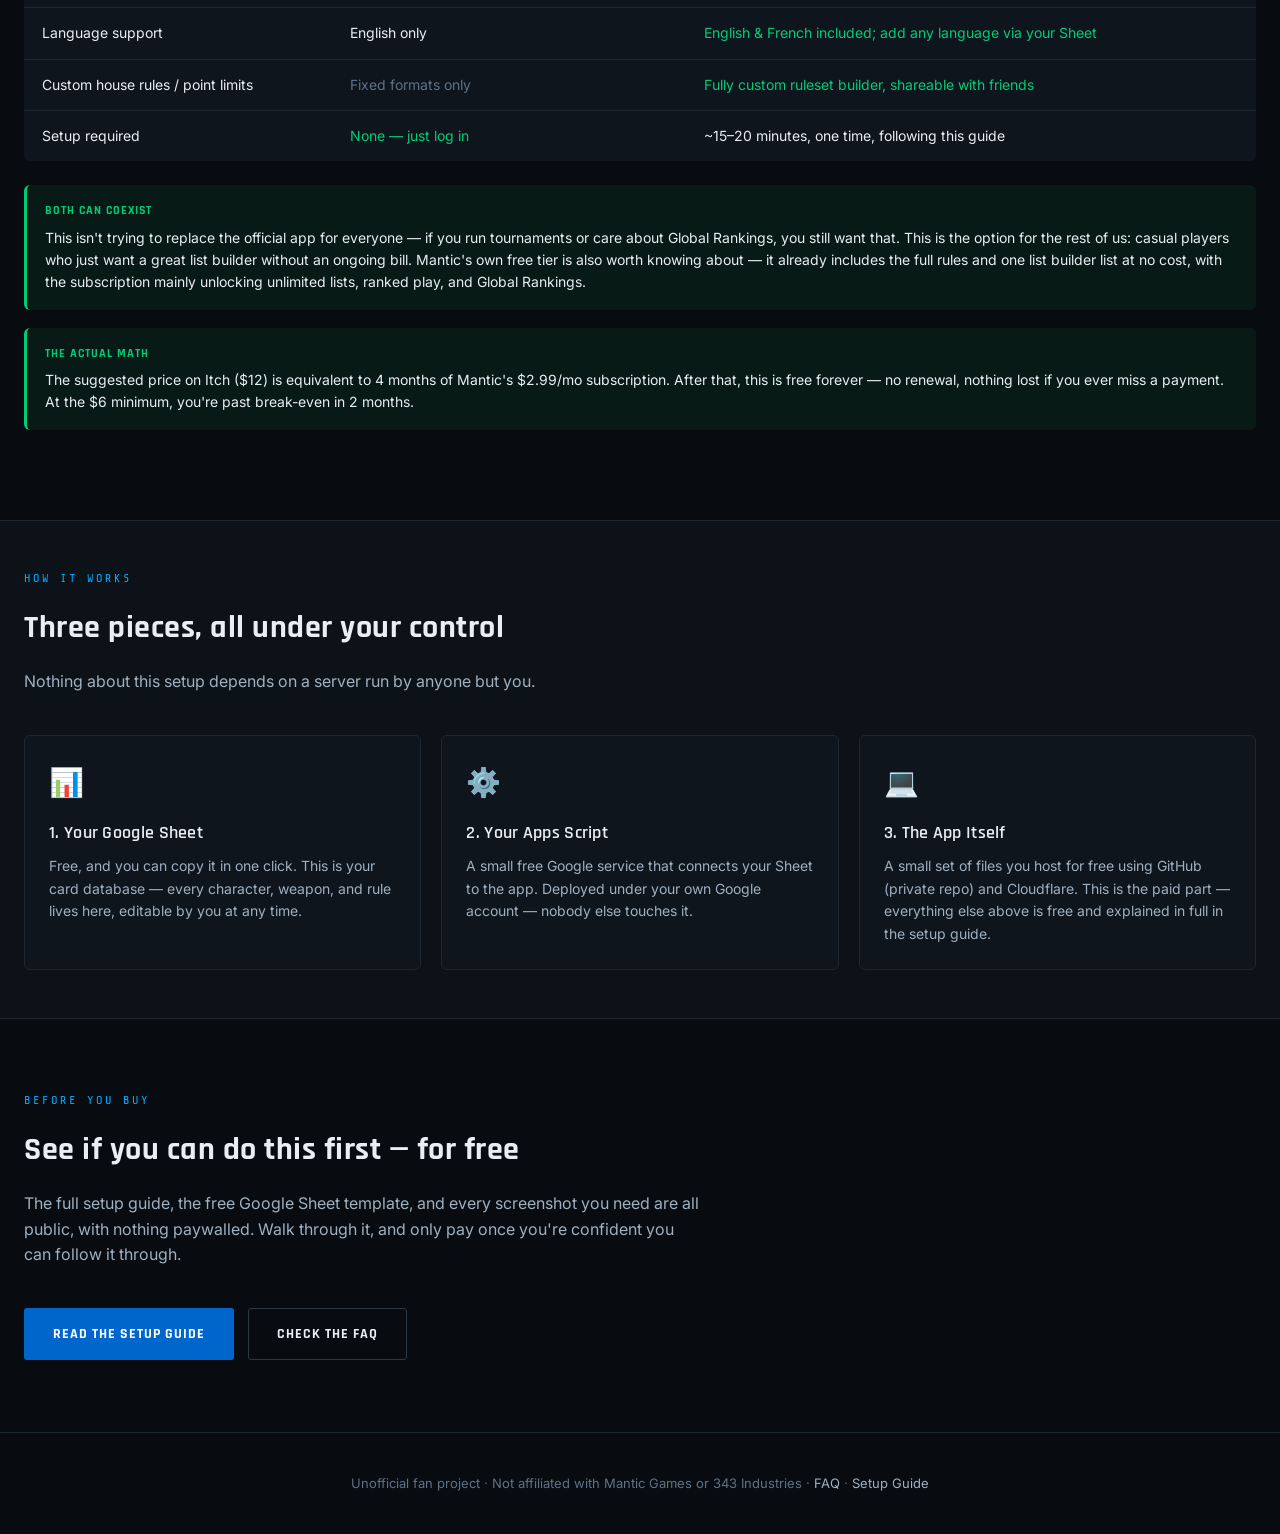
==== commit f64c3f82: "Update index.html" ====
--- a/index.html
+++ b/index.html
@@ -19,7 +19,7 @@
       <a href="features.html">Features</a>
       <a href="faq.html">FAQ</a>
     </nav>
-    <a href="#" class="site-cta">Get the App &rarr;</a>
+    <a href="https://romulus51.itch.io/your-own-list-builder" class="site-cta">Get the App &rarr;</a>
   </div>
 </header>
 
--- a/style.css
+++ b/style.css
@@ -42,6 +42,7 @@
 code{
   font-family:var(--font-mono); background:var(--bg3); color:var(--accent);
   padding:2px 6px; border-radius:3px; font-size:.9em;
+  word-break:break-word; overflow-wrap:anywhere;
 }
 :focus-visible{outline:2px solid var(--accent); outline-offset:2px;}
 
@@ -218,10 +219,10 @@
 }
 .setup-step-required.req{background:rgba(255,107,26,.15); color:var(--caution);}
 .setup-step-required.opt{background:rgba(0,204,119,.15); color:var(--ok);}
-.setup-step-body{color:var(--text2); margin-bottom:24px;}
+.setup-step-body{color:var(--text2); margin-bottom:24px; overflow-wrap:anywhere; word-break:break-word;}
 .setup-step-body p{margin:0 0 14px;}
 .setup-step-body ul, .setup-step-body ol{padding-left:22px; margin:0 0 14px;}
-.setup-step-body li{margin-bottom:8px;}
+.setup-step-body li{margin-bottom:8px; overflow-wrap:anywhere; word-break:break-word;}
 
 /* ── Screenshot / GIF placeholder ── */
 .shot{
@@ -243,6 +244,7 @@
 .callout{
   border-radius:6px; padding:16px 18px; margin:18px 0;
   font-size:14px; line-height:1.6; border-left:3px solid;
+  overflow-wrap:anywhere; word-break:break-word;
 }
 .callout-tip{background:rgba(0,204,119,.07); border-color:var(--ok);}
 .callout-caution{background:rgba(255,170,51,.08); border-color:var(--caution);}
@@ -276,7 +278,7 @@
   max-height:0; overflow:hidden; transition:max-height .25s ease, padding .25s ease;
   font-size:14px; color:var(--text2); padding:0 22px;
 }
-.faq-item.open .faq-a{max-height:600px; padding:0 22px 20px;}
+.faq-item.open .faq-a{max-height:2000px; padding:0 22px 20px;}
 .faq-a p{margin:0 0 10px;}
 .faq-a p:last-child{margin-bottom:0;}
 
@@ -302,6 +304,33 @@
 }
 .feature-block ul{padding-left:20px; color:var(--text2); margin:0;}
 .feature-block li{margin-bottom:6px;}
+
+
+/* ── Video tap-to-pause overlay ── */
+.video-wrapper{
+  position:relative; display:block; cursor:pointer;
+  border-radius:6px; overflow:hidden; line-height:0;
+}
+.video-wrapper video{
+  width:100%; display:block; border-radius:6px;
+}
+.video-overlay{
+  position:absolute; inset:0;
+  display:flex; align-items:center; justify-content:center;
+  background:rgba(0,0,0,.35);
+  opacity:0; transition:opacity .18s ease;
+  pointer-events:none;
+}
+.video-overlay.visible{opacity:1;}
+.video-overlay-icon{
+  width:56px; height:56px; border-radius:50%;
+  background:rgba(0,0,0,.6); border:2px solid rgba(255,255,255,.7);
+  display:flex; align-items:center; justify-content:center;
+  font-size:22px; color:#fff; padding-left:4px;
+}
+/* Subtle hover hint even while playing */
+.video-wrapper:hover .video-overlay{opacity:.35;}
+.video-wrapper:hover .video-overlay.visible{opacity:1;}
 
 /* ── Footer ── */
 .site-footer{
